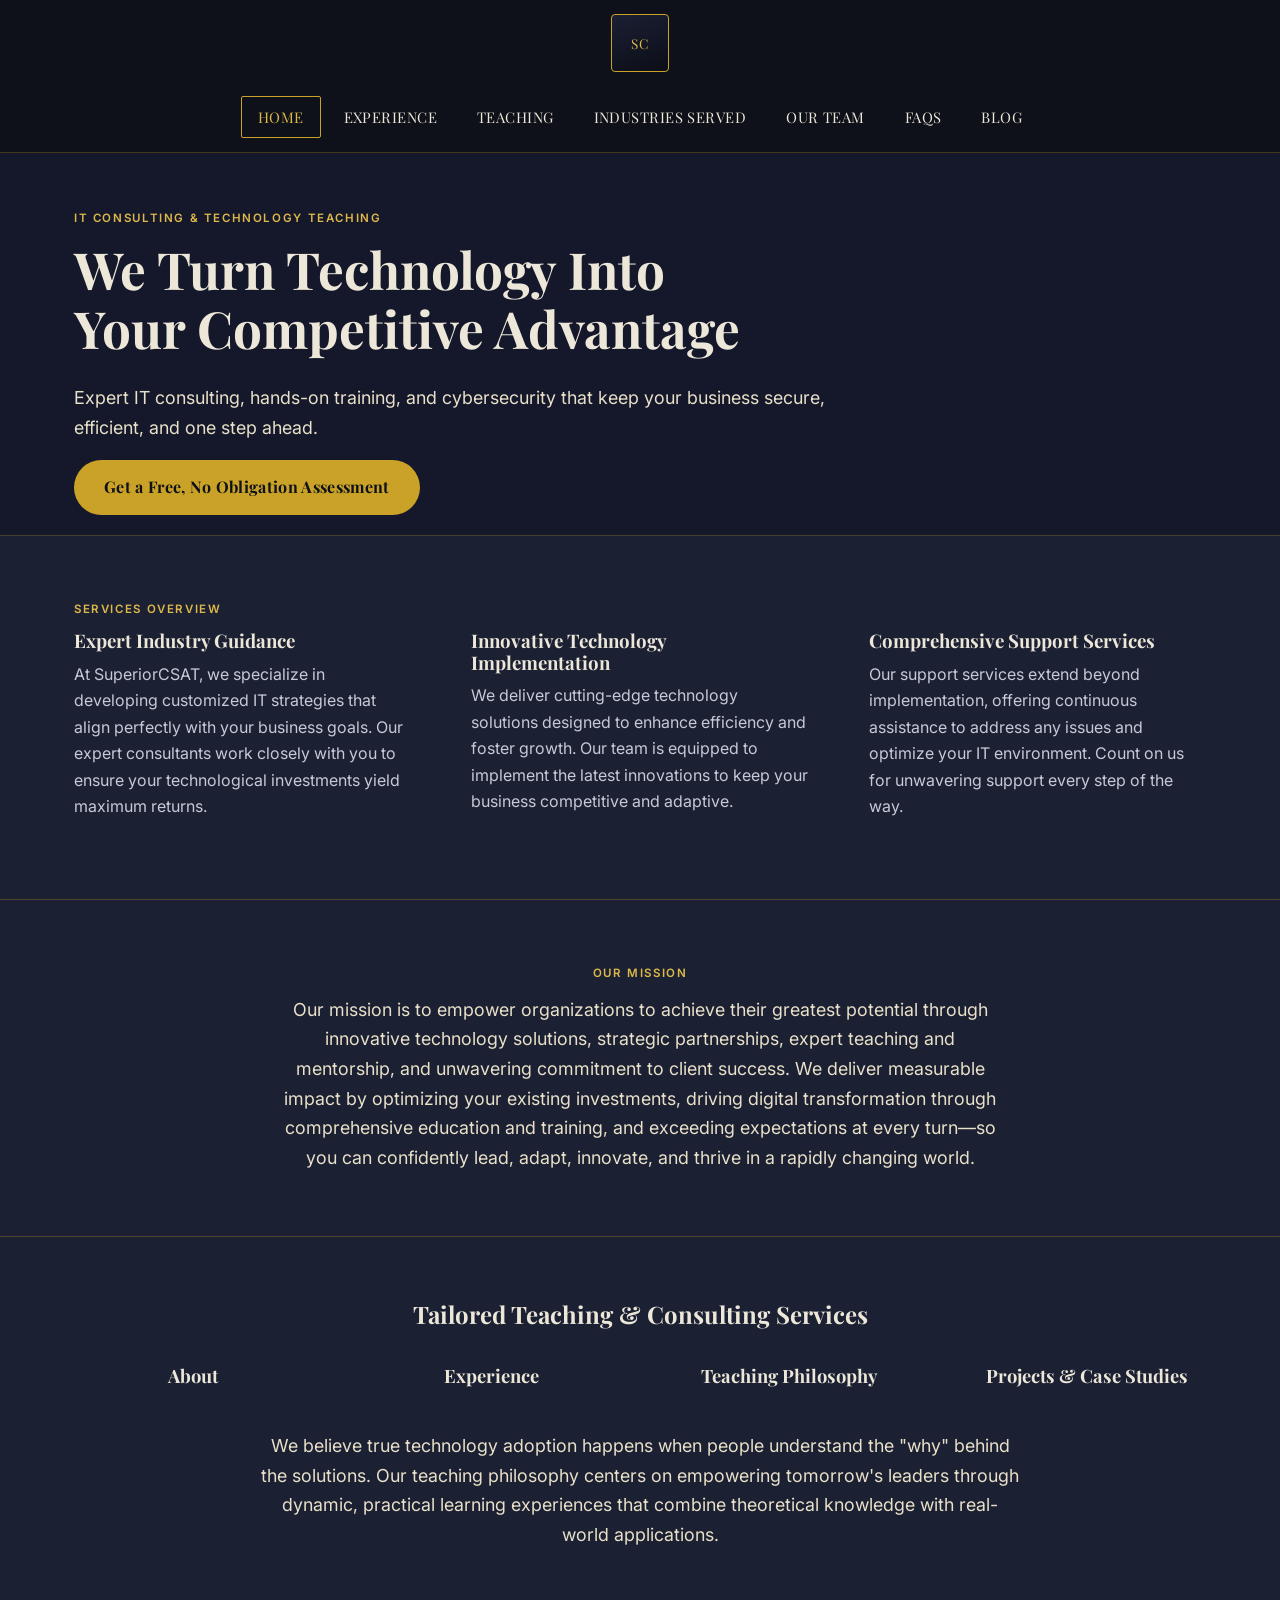
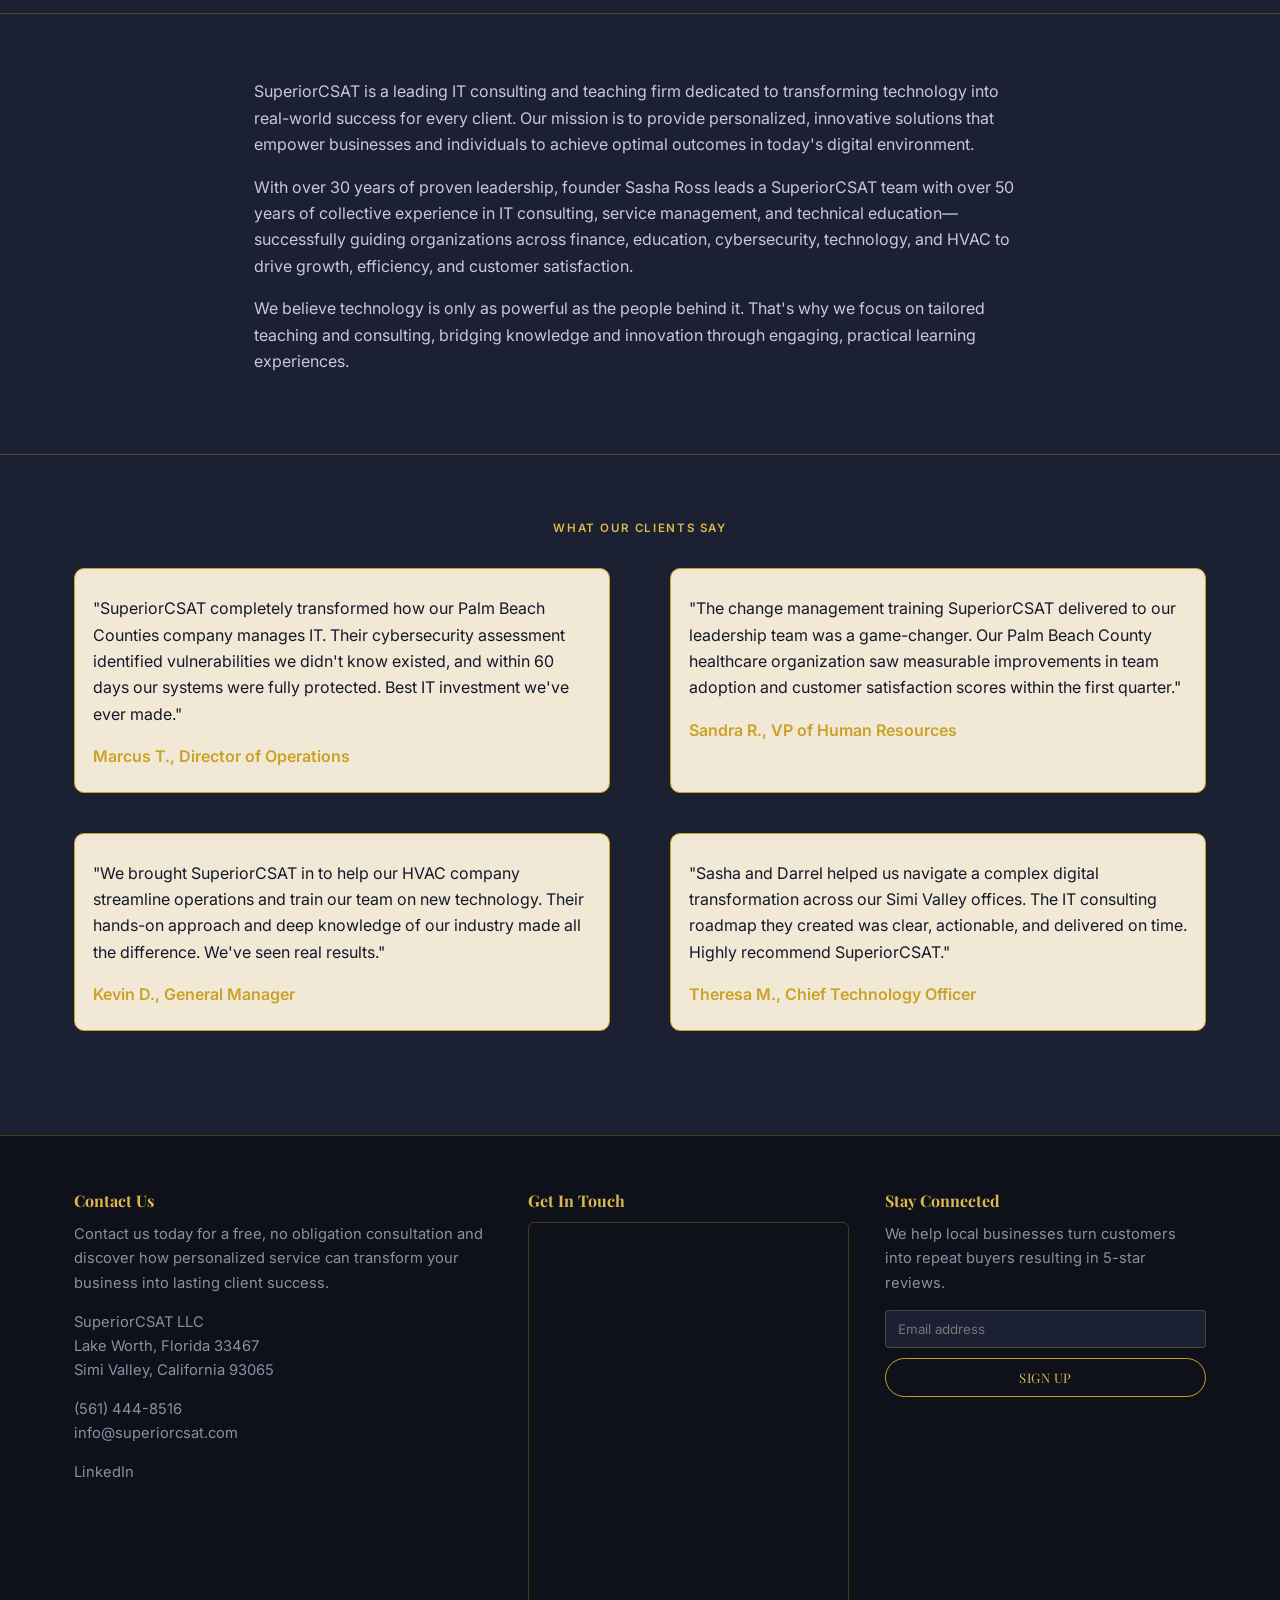
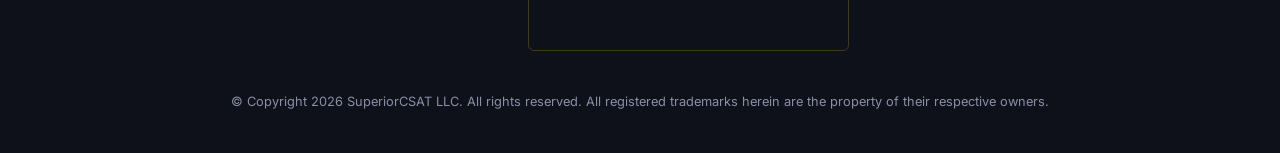
==== index.html @ dfa674dc "Add files via upload" ====
<!DOCTYPE html>
<html lang="en">
<head>
<meta charset="UTF-8">
<meta name="viewport" content="width=device-width, initial-scale=1, viewport-fit=cover">
<title>SuperiorCSAT | IT Consulting & Teaching — Lake Worth, FL</title>
<meta name="description" content="Expert IT consulting, technology teaching & cybersecurity education in Lake Worth, FL. SuperiorCSAT helps businesses transform and exceed expectations.">
<link rel="preconnect" href="https://fonts.googleapis.com">
<link href="https://fonts.googleapis.com/css2?family=Playfair+Display:wght@600;700&family=Inter:wght@400;500;600&display=swap" rel="stylesheet">
<link rel="stylesheet" href="assets/styles.css">
</head>
<body>

<header class="site-header">
  <div class="brand-strip"><span class="brand-mark">SC</span></div>
  <nav class="main-nav">
    <a href="index.html" class="active">Home</a>
    <a href="experience.html">Experience</a>
    <a href="teaching.html">Teaching</a>
    <a href="industries.html">Industries Served</a>
    <a href="team.html">Our Team</a>
    <a href="faqs.html">FAQs</a>
    <a href="blog.html">Blog</a>
  </nav>
</header>

<section class="hero-plain">
  <div class="wrap">
    <p class="eyebrow">IT Consulting &amp; Technology Teaching</p>
    <h1>We Turn Technology Into<br>Your Competitive Advantage</h1>
    <p class="lede">Expert IT consulting, hands-on training, and cybersecurity that keep your business secure, efficient, and one step ahead.</p>
    <a class="btn-primary" href="https://docs.google.com/forms/d/e/1FAIpQLSe2-uV7keIHKjkDBPVkNZN3l_u1GclRd5NCX2jr9xeQ63DlfA/viewform" target="_blank" rel="noopener">Get a Free, No Obligation Assessment</a>
  </div>
</section>

<section>
  <div class="wrap">
    <p class="eyebrow">Services Overview</p>
    <div class="industry-grid" style="grid-template-columns: repeat(3,1fr);">
      <div>
        <h3>Expert Industry Guidance</h3>
        <p>At SuperiorCSAT, we specialize in developing customized IT strategies that align perfectly with your business goals. Our expert consultants work closely with you to ensure your technological investments yield maximum returns.</p>
      </div>
      <div>
        <h3>Innovative Technology Implementation</h3>
        <p>We deliver cutting-edge technology solutions designed to enhance efficiency and foster growth. Our team is equipped to implement the latest innovations to keep your business competitive and adaptive.</p>
      </div>
      <div>
        <h3>Comprehensive Support Services</h3>
        <p>Our support services extend beyond implementation, offering continuous assistance to address any issues and optimize your IT environment. Count on us for unwavering support every step of the way.</p>
      </div>
    </div>
  </div>
</section>

<hr class="section-divider">

<section>
  <div class="wrap" style="max-width:760px; text-align:center; margin:0 auto;">
    <p class="eyebrow">Our Mission</p>
    <p class="lede" style="margin:0 auto;">Our mission is to empower organizations to achieve their greatest potential through innovative technology solutions, strategic partnerships, expert teaching and mentorship, and unwavering commitment to client success. We deliver measurable impact by optimizing your existing investments, driving digital transformation through comprehensive education and training, and exceeding expectations at every turn—so you can confidently lead, adapt, innovate, and thrive in a rapidly changing world.</p>
  </div>
</section>

<hr class="section-divider">

<section>
  <div class="wrap">
    <h2 style="text-align:center; margin-bottom:36px;">Tailored Teaching &amp; Consulting Services</h2>
    <div class="industry-grid" style="grid-template-columns: repeat(4,1fr); text-align:center;">
      <a href="team.html"><h3 style="font-size:1.15rem;">About</h3></a>
      <a href="experience.html"><h3 style="font-size:1.15rem;">Experience</h3></a>
      <a href="teaching.html"><h3 style="font-size:1.15rem;">Teaching Philosophy</h3></a>
      <a href="industries.html"><h3 style="font-size:1.15rem;">Projects &amp; Case Studies</h3></a>
    </div>
    <p class="lede" style="max-width:760px; margin:36px auto 0; text-align:center;">We believe true technology adoption happens when people understand the "why" behind the solutions. Our teaching philosophy centers on empowering tomorrow's leaders through dynamic, practical learning experiences that combine theoretical knowledge with real-world applications.</p>
  </div>
</section>

<hr class="section-divider">

<section>
  <div class="wrap" style="max-width:820px;">
    <p>SuperiorCSAT is a leading IT consulting and teaching firm dedicated to transforming technology into real-world success for every client. Our mission is to provide personalized, innovative solutions that empower businesses and individuals to achieve optimal outcomes in today's digital environment.</p>
    <p>With over 30 years of proven leadership, founder Sasha Ross leads a SuperiorCSAT team with over 50 years of collective experience in IT consulting, service management, and technical education—successfully guiding organizations across finance, education, cybersecurity, technology, and HVAC to drive growth, efficiency, and customer satisfaction.</p>
    <p>We believe technology is only as powerful as the people behind it. That's why we focus on tailored teaching and consulting, bridging knowledge and innovation through engaging, practical learning experiences.</p>
  </div>
</section>

<hr class="section-divider">

<section>
  <div class="wrap">
    <p class="eyebrow" style="text-align:center; display:block;">What Our Clients Say</p>
    <div class="industry-grid" style="grid-template-columns: repeat(2,1fr); margin-top:30px;">
      <div class="result-card" style="text-align:left;">
        <p style="color:var(--navy-900);">"SuperiorCSAT completely transformed how our Palm Beach Counties company manages IT. Their cybersecurity assessment identified vulnerabilities we didn't know existed, and within 60 days our systems were fully protected. Best IT investment we've ever made."</p>
        <p style="color:var(--gold); font-weight:600; margin:0;">Marcus T., Director of Operations</p>
      </div>
      <div class="result-card" style="text-align:left;">
        <p style="color:var(--navy-900);">"The change management training SuperiorCSAT delivered to our leadership team was a game-changer. Our Palm Beach County healthcare organization saw measurable improvements in team adoption and customer satisfaction scores within the first quarter."</p>
        <p style="color:var(--gold); font-weight:600; margin:0;">Sandra R., VP of Human Resources</p>
      </div>
      <div class="result-card" style="text-align:left;">
        <p style="color:var(--navy-900);">"We brought SuperiorCSAT in to help our HVAC company streamline operations and train our team on new technology. Their hands-on approach and deep knowledge of our industry made all the difference. We've seen real results."</p>
        <p style="color:var(--gold); font-weight:600; margin:0;">Kevin D., General Manager</p>
      </div>
      <div class="result-card" style="text-align:left;">
        <p style="color:var(--navy-900);">"Sasha and Darrel helped us navigate a complex digital transformation across our Simi Valley offices. The IT consulting roadmap they created was clear, actionable, and delivered on time. Highly recommend SuperiorCSAT."</p>
        <p style="color:var(--gold); font-weight:600; margin:0;">Theresa M., Chief Technology Officer</p>
      </div>
    </div>
  </div>
</section>

<footer class="site-footer">
  <div class="wrap">
    <div class="footer-grid">
      <div>
        <h4>Contact Us</h4>
        <p>Contact us today for a free, no obligation consultation and discover how personalized service can transform your business into lasting client success.</p>
        <p>SuperiorCSAT LLC<br>Lake Worth, Florida 33467<br>Simi Valley, California 93065</p>
        <p>(561) 444-8516<br><a href="mailto:info@superiorcsat.com">info@superiorcsat.com</a></p>
        <p><a href="https://www.linkedin.com/in/sashaaross/" target="_blank" rel="noopener">LinkedIn</a></p>
      </div>
      <div>
        <h4>Get In Touch</h4>
        <div style="border-radius:6px; overflow:hidden; border:1px solid var(--divider);">
          <iframe src="https://docs.google.com/forms/d/e/1FAIpQLSe2-uV7keIHKjkDBPVkNZN3l_u1GclRd5NCX2jr9xeQ63DlfA/viewform?embedded=true" width="100%" height="420" frameborder="0" marginheight="0" marginwidth="0" title="Contact form">Loading…</iframe>
        </div>
      </div>
      <div>
        <h4>Stay Connected</h4>
        <p>We help local businesses turn customers into repeat buyers resulting in 5-star reviews.</p>
        <div class="footer-form">
          <input type="email" placeholder="Email address">
          <button class="pill-btn gold" style="width:100%; text-align:center; background:none; cursor:pointer;">Sign up</button>
        </div>
      </div>
    </div>
    <p class="copyright">© Copyright 2026 SuperiorCSAT LLC. All rights reserved. All registered trademarks herein are the property of their respective owners.</p>
  </div>
</footer>

<script src="assets/main.js"></script>
</body>
</html>
---- assets/styles.css ----
/* =========================================================
   SuperiorCSAT — shared stylesheet
   Palette: deep navy ground, aged-gold accents, ivory serif type
   ========================================================= */

:root {
  --navy-950: #0e1119;
  --navy-900: #14182a;
  --navy-800: #1b2033;
  --navy-700: #232a42;
  --cream: #f1e9d6;
  --cream-soft: #e9e0c9;
  --gold: #c9a227;
  --gold-bright: #ddb84a;
  --ivory: #ece7d8;
  --body: #c7c9d6;
  --muted: #8b8fa6;
  --divider: rgba(201, 162, 39, 0.28);

  --font-display: "Playfair Display", "Georgia", serif;
  --font-body: "Inter", "Segoe UI", system-ui, sans-serif;

  --maxw: 1180px;
}

* { box-sizing: border-box; }
html { scroll-behavior: smooth; }

body {
  margin: 0;
  background: var(--navy-800);
  color: var(--body);
  font-family: var(--font-body);
  font-size: 16px;
  line-height: 1.65;
  -webkit-font-smoothing: antialiased;
}

img { max-width: 100%; display: block; }

a { color: inherit; text-decoration: none; }

h1, h2, h3, h4 {
  font-family: var(--font-display);
  color: var(--ivory);
  margin: 0 0 0.5em;
  font-weight: 700;
  line-height: 1.15;
}

p { margin: 0 0 1em; }

.wrap {
  max-width: var(--maxw);
  margin: 0 auto;
  padding: 0 24px;
}

.eyebrow {
  font-family: var(--font-body);
  letter-spacing: 0.14em;
  text-transform: uppercase;
  font-size: 0.72rem;
  color: var(--gold-bright);
  font-weight: 600;
}

/* ---------------- Header / Nav ---------------- */

.site-header {
  background: var(--navy-950);
  border-bottom: 1px solid var(--divider);
}

.brand-strip {
  text-align: center;
  padding: 14px 0 10px;
}

.brand-mark {
  display: inline-flex;
  align-items: center;
  justify-content: center;
  width: 58px;
  height: 58px;
  border: 1.5px solid var(--gold);
  border-radius: 4px;
  background: linear-gradient(160deg, #1a1f33, #0c0e17);
  color: var(--gold-bright);
  font-family: var(--font-display);
  font-size: 0.85rem;
  letter-spacing: 0.05em;
}

nav.main-nav {
  display: flex;
  align-items: center;
  justify-content: center;
  gap: 6px;
  flex-wrap: wrap;
  padding: 14px 24px;
  position: relative;
  max-width: var(--maxw);
  margin: 0 auto;
}

nav.main-nav a {
  font-family: var(--font-display);
  font-size: 0.92rem;
  letter-spacing: 0.03em;
  text-transform: uppercase;
  color: var(--ivory);
  padding: 8px 16px;
  border: 1px solid transparent;
  border-radius: 2px;
  transition: border-color 0.2s, color 0.2s;
}

nav.main-nav a:hover,
nav.main-nav a:focus-visible {
  border-color: var(--divider);
  color: var(--gold-bright);
}

nav.main-nav a.active {
  border-color: var(--gold);
  color: var(--gold-bright);
}

.nav-social {
  position: absolute;
  right: 24px;
  top: 50%;
  transform: translateY(-50%);
  color: var(--ivory);
  font-size: 1.15rem;
}

.nav-cta {
  position: absolute;
  right: 24px;
  top: 50%;
  transform: translateY(-50%);
}

.pill-btn {
  display: inline-block;
  border: 1.5px solid var(--ivory);
  color: var(--ivory);
  font-family: var(--font-display);
  font-size: 0.82rem;
  letter-spacing: 0.04em;
  text-transform: uppercase;
  padding: 10px 22px;
  border-radius: 999px;
  transition: background 0.2s, color 0.2s, border-color 0.2s;
}

.pill-btn:hover {
  background: var(--gold);
  border-color: var(--gold);
  color: var(--navy-950);
}

.pill-btn.gold {
  border-color: var(--gold);
  color: var(--gold-bright);
}
.pill-btn.gold:hover {
  background: var(--gold);
  color: var(--navy-950);
}

@media (max-width: 900px) {
  .nav-social, .nav-cta { display: none; }
  nav.main-nav { justify-content: center; }
}

/* ---------------- Hero banners ---------------- */

.hero-banner {
  position: relative;
  min-height: 320px;
  display: flex;
  align-items: flex-end;
  background-size: cover;
  background-position: center;
  overflow: hidden;
}

.hero-banner::before {
  content: "";
  position: absolute;
  inset: 0;
  background: linear-gradient(90deg, rgba(10,12,20,0.88) 10%, rgba(10,12,20,0.35) 60%, rgba(10,12,20,0.1) 100%);
}

.hero-banner .wrap {
  position: relative;
  z-index: 1;
  padding-bottom: 42px;
  padding-top: 42px;
  width: 100%;
}

.hero-banner h1 {
  font-size: clamp(2.4rem, 5vw, 3.6rem);
  color: var(--ivory);
  margin: 0;
}

.hero-banner .subtitle {
  max-width: 620px;
  color: var(--cream-soft);
  font-size: 1.05rem;
  margin-top: 14px;
}

.hero-plain {
  background: var(--navy-900);
  padding: 56px 0 20px;
  border-bottom: 1px solid var(--divider);
}
.hero-plain h1 { font-size: clamp(2.2rem, 4.5vw, 3.2rem); }

/* ---------------- Section basics ---------------- */

section { padding: 64px 0; }
section.tight { padding: 40px 0; }

.section-divider {
  border: none;
  border-top: 1px solid var(--divider);
  margin: 0;
}

.lede {
  font-size: 1.12rem;
  color: var(--cream-soft);
  max-width: 800px;
}

/* ---------------- Buttons ---------------- */

.btn-primary {
  display: inline-block;
  background: var(--gold);
  color: var(--navy-950);
  font-family: var(--font-display);
  font-weight: 700;
  letter-spacing: 0.02em;
  padding: 14px 30px;
  border-radius: 999px;
  transition: background 0.2s, transform 0.15s;
}
.btn-primary:hover { background: var(--gold-bright); transform: translateY(-1px); }

/* ---------------- Cards / grids ---------------- */

.results-grid {
  display: grid;
  grid-template-columns: repeat(4, 1fr);
  gap: 22px;
}
@media (max-width: 980px) { .results-grid { grid-template-columns: repeat(2, 1fr); } }
@media (max-width: 560px) { .results-grid { grid-template-columns: 1fr; } }

.result-card {
  background: var(--cream);
  border: 1.5px solid var(--gold);
  border-radius: 10px;
  padding: 26px 18px 22px;
  text-align: center;
  color: var(--navy-950);
}

.result-card .icon {
  width: 46px; height: 46px;
  margin: 0 auto 14px;
  display: flex; align-items: center; justify-content: center;
  color: var(--navy-800);
}
.result-card .icon svg { width: 100%; height: 100%; }

.result-card h4 {
  color: var(--navy-950);
  font-size: 1rem;
  margin-bottom: 14px;
}

.result-card .stat {
  color: var(--gold);
  font-family: var(--font-display);
  font-size: 1.7rem;
  font-weight: 700;
  display: block;
}

.result-card .stat-label {
  font-family: var(--font-body);
  font-size: 0.9rem;
  color: var(--navy-800);
}

.result-card .stat-source {
  display: block;
  font-size: 0.78rem;
  color: var(--muted);
  font-style: italic;
  margin-top: 2px;
}

.industry-grid {
  display: grid;
  grid-template-columns: repeat(2, 1fr);
  gap: 40px 60px;
}
@media (max-width: 900px) { .industry-grid { grid-template-columns: 1fr; } }

.industry-item {
  display: grid;
  grid-template-columns: 160px 1fr;
  gap: 20px;
  align-items: start;
}
@media (max-width: 500px) { .industry-item { grid-template-columns: 1fr; } }

.industry-item img {
  width: 160px; height: 160px;
  object-fit: cover;
  border-radius: 4px;
}
.industry-item h3 { font-size: 1.3rem; margin-bottom: 8px; }
.industry-item p { font-size: 0.95rem; color: var(--body); margin: 0; }

/* value bullets (Experience page) */
.value-list {
  list-style: none;
  margin: 0; padding: 0;
  display: grid;
  gap: 22px;
}
.value-list li {
  padding: 20px 0;
  border-bottom: 1px solid var(--divider);
  font-size: 1.02rem;
  color: var(--body);
}
.value-list li:last-child { border-bottom: none; }
.value-list strong { color: var(--ivory); }

/* team */
.team-member {
  display: grid;
  grid-template-columns: 220px 1fr;
  gap: 40px;
  align-items: start;
  padding: 44px 0;
  border-bottom: 1px solid var(--divider);
}
.team-member:last-child { border-bottom: none; }
@media (max-width: 700px) { .team-member { grid-template-columns: 1fr; } }

.avatar-frame {
  width: 220px; height: 220px;
  border-radius: 50%;
  overflow: hidden;
  border: 2px solid var(--gold);
  background: var(--navy-700);
}
.avatar-frame img { width: 100%; height: 100%; object-fit: cover; }

.team-member .role {
  color: var(--gold-bright);
  font-family: var(--font-display);
  font-size: 1.1rem;
  margin-bottom: 16px;
}

/* FAQs */
.faq-category { margin-bottom: 48px; }
.faq-category h2 {
  font-size: 1.6rem;
  border-bottom: 1px solid var(--divider);
  padding-bottom: 12px;
  margin-bottom: 8px;
}

.faq-item { border-bottom: 1px solid var(--divider); }
.faq-item:last-child { border-bottom: none; }

.faq-q {
  width: 100%;
  text-align: left;
  background: none;
  border: none;
  color: var(--ivory);
  font-family: var(--font-body);
  font-weight: 600;
  font-size: 1rem;
  padding: 18px 34px 18px 0;
  position: relative;
  cursor: pointer;
}
.faq-q::after {
  content: "+";
  position: absolute;
  right: 4px;
  top: 14px;
  font-size: 1.4rem;
  color: var(--gold);
  transition: transform 0.2s;
}
.faq-item.open .faq-q::after { transform: rotate(45deg); }

.faq-a {
  max-height: 0;
  overflow: hidden;
  transition: max-height 0.25s ease;
  color: var(--body);
  font-size: 0.96rem;
}
.faq-a-inner { padding: 0 0 18px; }
.faq-item.open .faq-a { max-height: 400px; }

/* blog */
.blog-post {
  padding: 48px 0;
  border-bottom: 1px solid var(--divider);
}
.blog-post:last-child { border-bottom: none; }
.blog-meta {
  color: var(--gold-bright);
  font-size: 0.85rem;
  letter-spacing: 0.03em;
  margin-bottom: 6px;
}
.blog-post h2 { font-size: 1.9rem; margin-bottom: 4px; }
.blog-post h3 {
  font-size: 1.2rem;
  color: var(--gold-bright);
  margin-top: 1.6em;
}
.blog-post p { color: var(--body); }

/* footer */
footer.site-footer {
  background: var(--navy-950);
  border-top: 1px solid var(--divider);
  padding: 56px 0 28px;
  margin-top: 40px;
}
.footer-grid {
  display: grid;
  grid-template-columns: 1.3fr 1fr 1fr;
  gap: 36px;
}
@media (max-width: 800px) { .footer-grid { grid-template-columns: 1fr; } }
.footer-grid h4 { color: var(--gold-bright); font-size: 1rem; margin-bottom: 12px; }
.footer-grid p, .footer-grid a { color: var(--muted); font-size: 0.92rem; }
.footer-form input {
  width: 100%;
  padding: 10px 12px;
  margin-bottom: 10px;
  background: var(--navy-800);
  border: 1px solid var(--divider);
  border-radius: 4px;
  color: var(--ivory);
  font-family: var(--font-body);
}
.copyright {
  text-align: center;
  color: var(--muted);
  font-size: 0.8rem;
  margin-top: 40px;
}

/* chart container */
.chart-wrap {
  max-width: 420px;
  margin: 40px auto 0;
  background: var(--cream);
  border-radius: 10px;
  padding: 20px;
}
.chart-wrap h4 {
  text-align: center;
  color: var(--navy-950);
  font-family: var(--font-display);
  margin-bottom: 8px;
}

.placeholder-img {
  background: linear-gradient(135deg, var(--navy-700), var(--navy-900));
  display: flex;
  align-items: center;
  justify-content: center;
  color: var(--muted);
  font-size: 0.78rem;
  text-align: center;
  min-height: 160px;
}
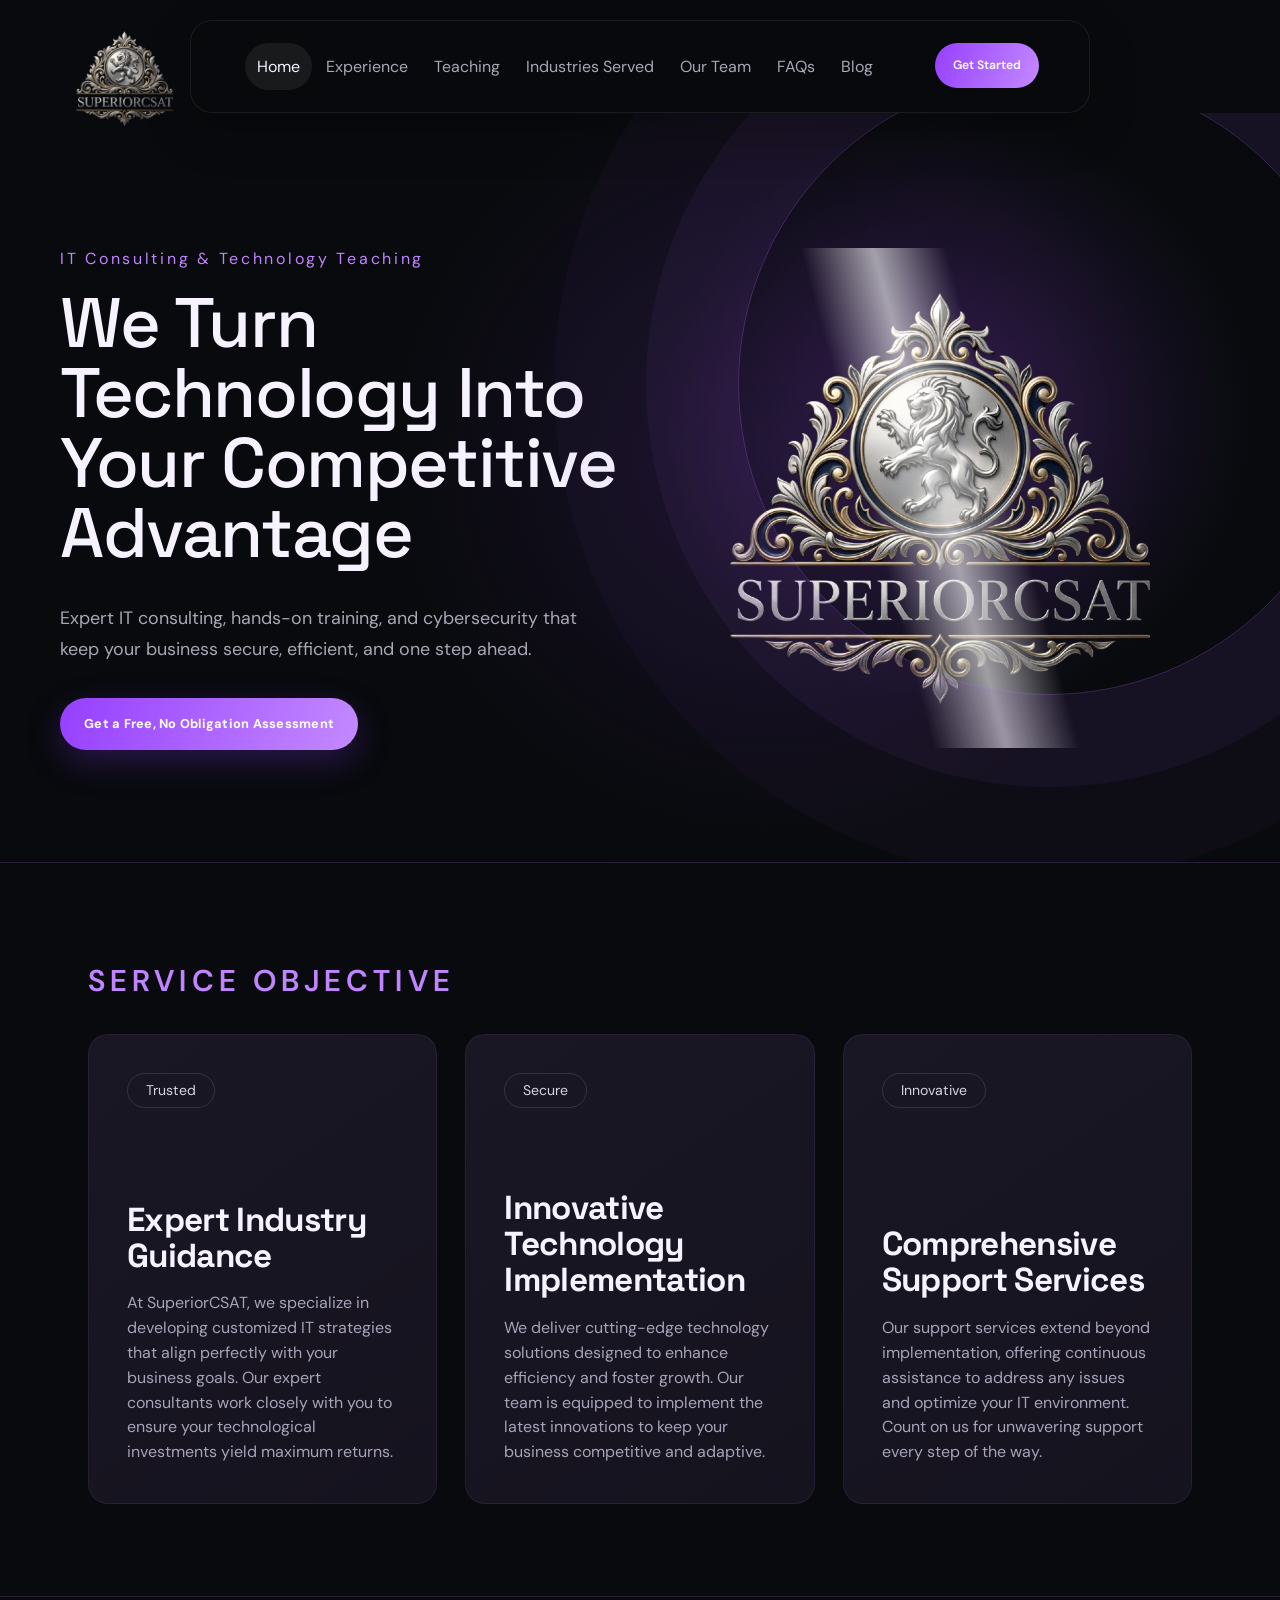
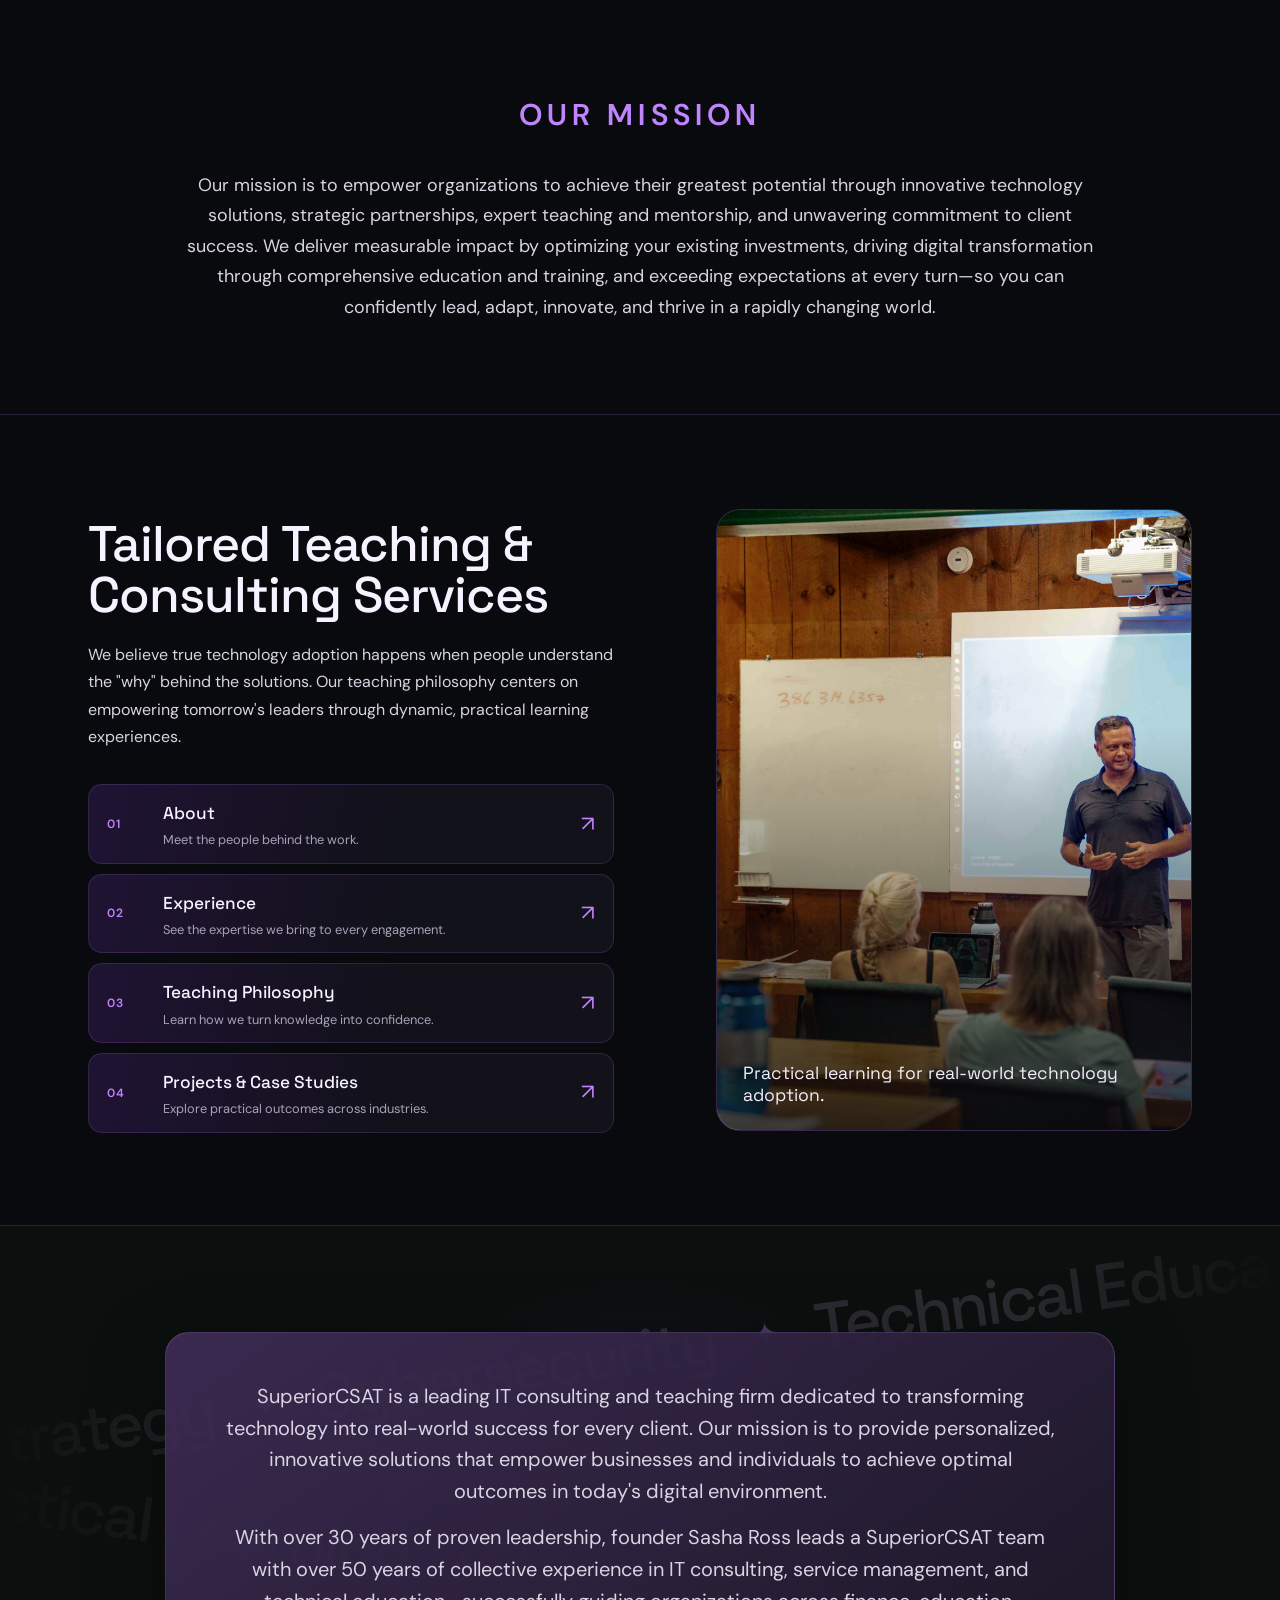
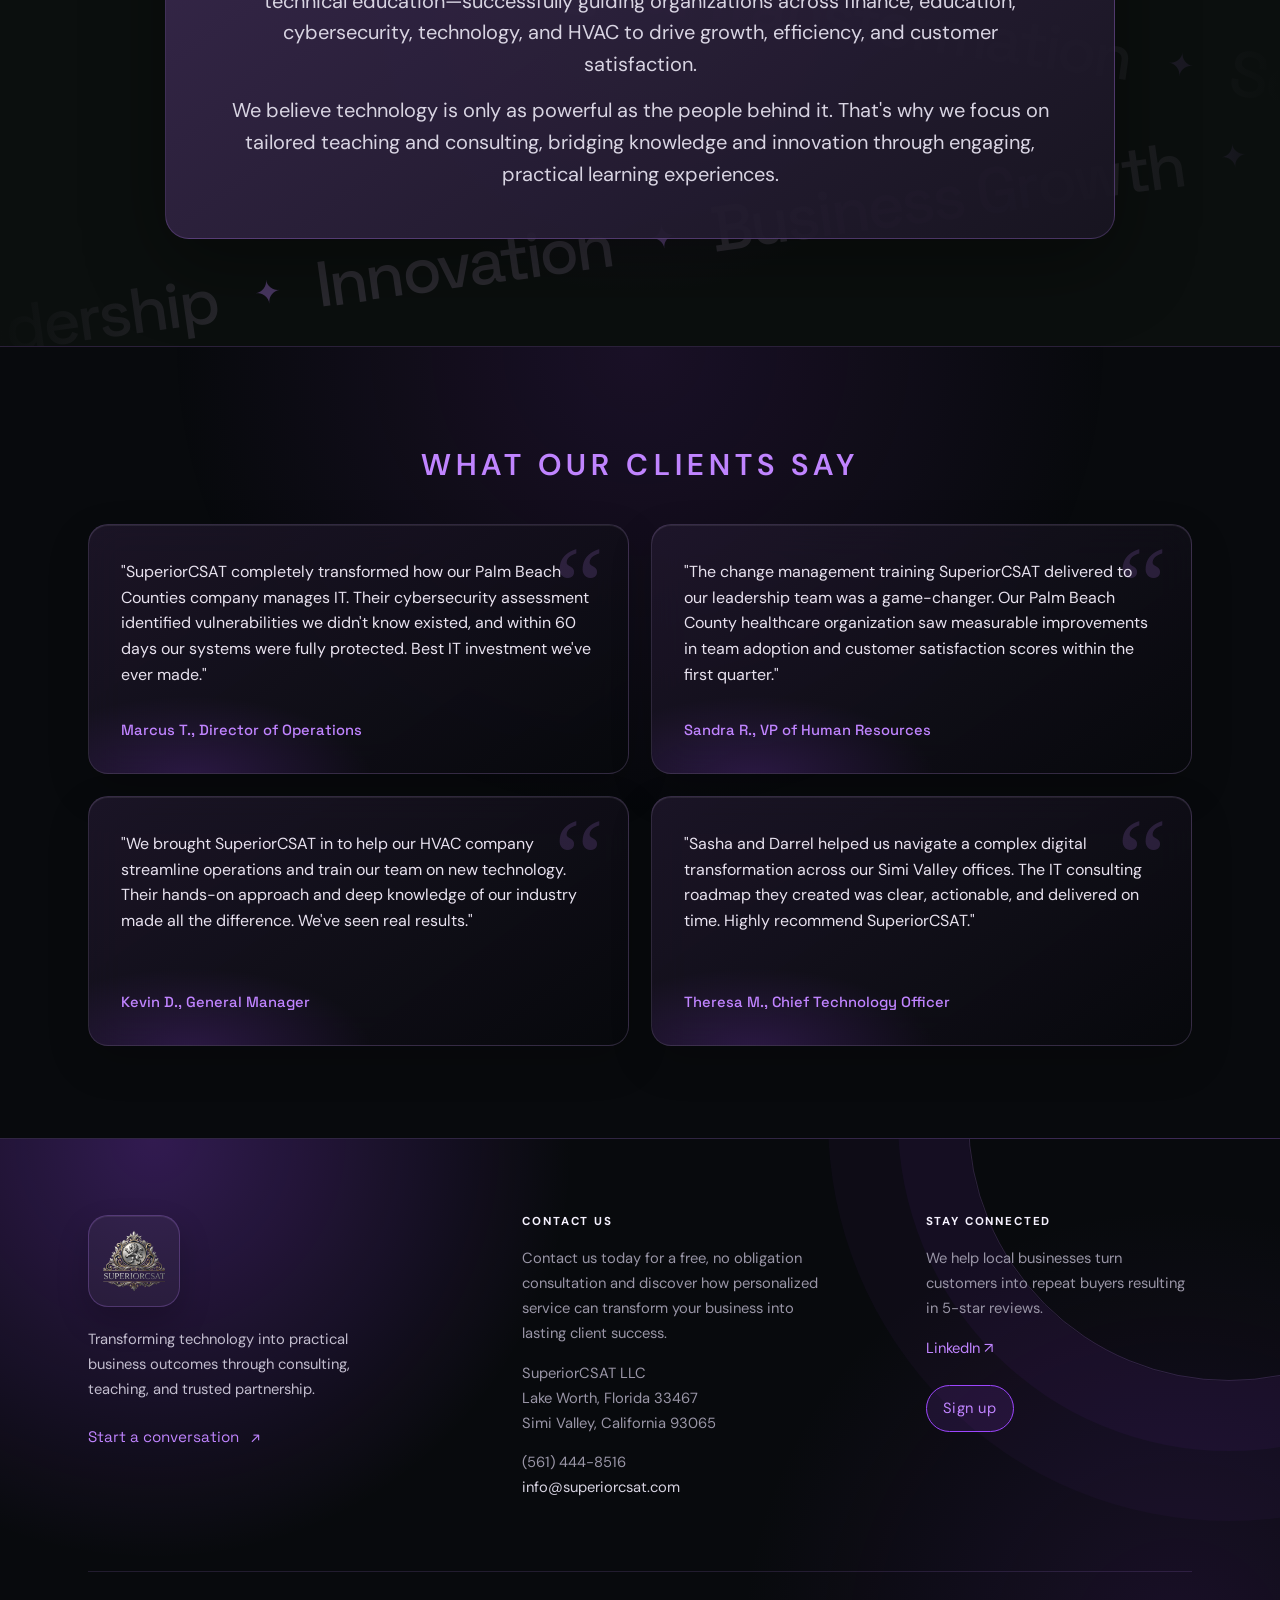
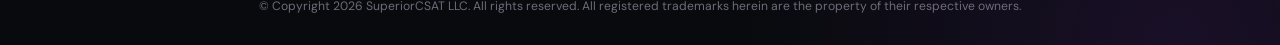
==== commit 3fcc2f40: "Initial static site rebuild" ====
--- a/index.html
+++ b/index.html
@@ -6,13 +6,13 @@
 <title>SuperiorCSAT | IT Consulting & Teaching — Lake Worth, FL</title>
 <meta name="description" content="Expert IT consulting, technology teaching & cybersecurity education in Lake Worth, FL. SuperiorCSAT helps businesses transform and exceed expectations.">
 <link rel="preconnect" href="https://fonts.googleapis.com">
-<link href="https://fonts.googleapis.com/css2?family=Playfair+Display:wght@600;700&family=Inter:wght@400;500;600&display=swap" rel="stylesheet">
+<link href="https://fonts.googleapis.com/css2?family=DM+Sans:wght@400;500;600;700&family=Space+Grotesk:wght@400;500;600;700&display=swap" rel="stylesheet">
 <link rel="stylesheet" href="assets/styles.css">
 </head>
 <body>
 
 <header class="site-header">
-  <div class="brand-strip"><span class="brand-mark">SC</span></div>
+  <div class="brand-strip"><a class="brand-mark" href="index.html" aria-label="SuperiorCSAT home"><img src="assets/Gallery images/SuperiorCSAT logo.png" alt="SuperiorCSAT"></a></div>
   <nav class="main-nav">
     <a href="index.html" class="active">Home</a>
     <a href="experience.html">Experience</a>
@@ -22,33 +22,53 @@
     <a href="faqs.html">FAQs</a>
     <a href="blog.html">Blog</a>
   </nav>
+  <a class="header-cta" href="https://docs.google.com/forms/d/e/1FAIpQLSe2-uV7keIHKjkDBPVkNZN3l_u1GclRd5NCX2jr9xeQ63DlfA/viewform" target="_blank" rel="noopener">Get Started</a>
+  <button class="menu-toggle" type="button" aria-label="Open navigation" aria-expanded="false">☰</button>
 </header>
-
 <section class="hero-plain">
+  <div class="banner-layout">
+    <!-- Left Column: Content -->
+    <div class="banner-text">
+      <p class="eyebroww">IT Consulting &amp; Technology Teaching</p>
+      <h1>We Turn Technology Into<br>Your Competitive Advantage</h1>
+      <p class="lede">Expert IT consulting, hands-on training, and cybersecurity that keep your business secure, efficient, and one step ahead.</p>
+      <a class="btn-primary" href="https://docs.google.com/forms/d/e/1FAIpQLSe2-uV7keIHKjkDBPVkNZN3l_u1GclRd5NCX2jr9xeQ63DlfA/viewform" target="_blank" rel="noopener">Get a Free, No Obligation Assessment</a>
+    </div>
+
+    <!-- Right Column: Image with Animations -->
+    <div class="banner-media">
+      <div class="glow-card">
+        <img src="assets/Gallery images/SuperiorCSAT logo.png" alt="SuperiorCSAT Logo">
+      </div>
+    </div>
+  </div>
+</section>
+
+<section class="service-objectives">
   <div class="wrap">
-    <p class="eyebrow">IT Consulting &amp; Technology Teaching</p>
-    <h1>We Turn Technology Into<br>Your Competitive Advantage</h1>
-    <p class="lede">Expert IT consulting, hands-on training, and cybersecurity that keep your business secure, efficient, and one step ahead.</p>
-    <a class="btn-primary" href="https://docs.google.com/forms/d/e/1FAIpQLSe2-uV7keIHKjkDBPVkNZN3l_u1GclRd5NCX2jr9xeQ63DlfA/viewform" target="_blank" rel="noopener">Get a Free, No Obligation Assessment</a>
-  </div>
-</section>
-
-<section>
-  <div class="wrap">
-    <p class="eyebrow">Services Overview</p>
-    <div class="industry-grid" style="grid-template-columns: repeat(3,1fr);">
-      <div>
+    <p class="eyebrow">Service Objective</p>
+    <div class="service-objectives-grid">
+      <article class="service-objective-card">
+        <span class="service-objective-tag">Trusted</span>
+        <div class="service-objective-copy">
         <h3>Expert Industry Guidance</h3>
         <p>At SuperiorCSAT, we specialize in developing customized IT strategies that align perfectly with your business goals. Our expert consultants work closely with you to ensure your technological investments yield maximum returns.</p>
-      </div>
-      <div>
+        </div>
+      </article>
+      <article class="service-objective-card">
+        <span class="service-objective-tag">Secure</span>
+        <div class="service-objective-copy">
         <h3>Innovative Technology Implementation</h3>
         <p>We deliver cutting-edge technology solutions designed to enhance efficiency and foster growth. Our team is equipped to implement the latest innovations to keep your business competitive and adaptive.</p>
-      </div>
-      <div>
+        </div>
+      </article>
+      <article class="service-objective-card">
+        <span class="service-objective-tag">Innovative</span>
+        <div class="service-objective-copy">
         <h3>Comprehensive Support Services</h3>
         <p>Our support services extend beyond implementation, offering continuous assistance to address any issues and optimize your IT environment. Count on us for unwavering support every step of the way.</p>
-      </div>
+        </div>
+      </article>
     </div>
   </div>
 </section>
@@ -56,7 +76,7 @@
 <hr class="section-divider">
 
 <section>
-  <div class="wrap" style="max-width:760px; text-align:center; margin:0 auto;">
+  <div class="wrap" style="max-width:1100px; text-align:center; margin:0 auto;">
     <p class="eyebrow">Our Mission</p>
     <p class="lede" style="margin:0 auto;">Our mission is to empower organizations to achieve their greatest potential through innovative technology solutions, strategic partnerships, expert teaching and mentorship, and unwavering commitment to client success. We deliver measurable impact by optimizing your existing investments, driving digital transformation through comprehensive education and training, and exceeding expectations at every turn—so you can confidently lead, adapt, innovate, and thrive in a rapidly changing world.</p>
   </div>
@@ -65,49 +85,90 @@
 <hr class="section-divider">
 
 <section>
+  <div class="wrap tailored-services">
+    <div class="tailored-services-copy">
+      <h2>Tailored Teaching &amp; Consulting Services</h2>
+      <p class="lede">We believe true technology adoption happens when people understand the "why" behind the solutions. Our teaching philosophy centers on empowering tomorrow's leaders through dynamic, practical learning experiences.</p>
+      <div class="tailored-service-links">
+        <a class="tailored-service-link" href="team.html" target="_blank" rel="noopener">
+          <span class="tailored-service-number">01</span>
+          <span><strong>About</strong><small>Meet the people behind the work.</small></span>
+          <span class="tailored-service-arrow" aria-hidden="true">↗</span>
+        </a>
+        <a class="tailored-service-link" href="experience.html" target="_blank" rel="noopener">
+          <span class="tailored-service-number">02</span>
+          <span><strong>Experience</strong><small>See the expertise we bring to every engagement.</small></span>
+          <span class="tailored-service-arrow" aria-hidden="true">↗</span>
+        </a>
+        <a class="tailored-service-link" href="teaching.html" target="_blank" rel="noopener">
+          <span class="tailored-service-number">03</span>
+          <span><strong>Teaching Philosophy</strong><small>Learn how we turn knowledge into confidence.</small></span>
+          <span class="tailored-service-arrow" aria-hidden="true">↗</span>
+        </a>
+        <a class="tailored-service-link" href="industries.html" target="_blank" rel="noopener">
+          <span class="tailored-service-number">04</span>
+          <span><strong>Projects &amp; Case Studies</strong><small>Explore practical outcomes across industries.</small></span>
+          <span class="tailored-service-arrow" aria-hidden="true">↗</span>
+        </a>
+      </div>
+    </div>
+    <figure class="tailored-services-media">
+      <img src="assets/Gallery images/instructor teaching a class.jpg" alt="Instructor teaching a technology class">
+      <figcaption>Practical learning for real-world technology adoption.</figcaption>
+    </figure>
+  </div>
+</section>
+
+<hr class="section-divider">
+
+<section class="company-cta" aria-labelledby="company-cta-title">
+  <div class="company-marquee company-marquee-top" aria-hidden="true">
+    <div class="company-marquee-track">
+      <span>IT Strategy <b>✦</b></span><span>Cybersecurity <b>✦</b></span><span>Technical Education <b>✦</b></span><span>Customer Success <b>✦</b></span><span>IT Strategy <b>✦</b></span><span>Cybersecurity <b>✦</b></span>
+    </div>
+  </div>
+  <div class="company-marquee company-marquee-middle" aria-hidden="true">
+    <div class="company-marquee-track">
+      <span>Practical Learning <b>✦</b></span><span>Digital Transformation <b>✦</b></span><span>Secure Systems <b>✦</b></span><span>Measurable Outcomes <b>✦</b></span><span>Practical Learning <b>✦</b></span><span>Digital Transformation <b>✦</b></span>
+    </div>
+  </div>
+  <div class="company-marquee company-marquee-bottom" aria-hidden="true">
+    <div class="company-marquee-track">
+      <span>Leadership <b>✦</b></span><span>Innovation <b>✦</b></span><span>Business Growth <b>✦</b></span><span>Technology With Purpose <b>✦</b></span><span>Leadership <b>✦</b></span><span>Innovation <b>✦</b></span>
+    </div>
+  </div>
+  <div class="wrap company-cta-content">
+    <div class="company-cta-panel">
+      <div class="company-cta-copy">
+        <p>SuperiorCSAT is a leading IT consulting and teaching firm dedicated to transforming technology into real-world success for every client. Our mission is to provide personalized, innovative solutions that empower businesses and individuals to achieve optimal outcomes in today's digital environment.</p>
+        <p>With over 30 years of proven leadership, founder Sasha Ross leads a SuperiorCSAT team with over 50 years of collective experience in IT consulting, service management, and technical education—successfully guiding organizations across finance, education, cybersecurity, technology, and HVAC to drive growth, efficiency, and customer satisfaction.</p>
+        <p>We believe technology is only as powerful as the people behind it. That's why we focus on tailored teaching and consulting, bridging knowledge and innovation through engaging, practical learning experiences.</p>
+      </div>
+    </div>
+  </div>
+</section>
+
+<hr class="section-divider">
+
+<section class="testimonials-section">
   <div class="wrap">
-    <h2 style="text-align:center; margin-bottom:36px;">Tailored Teaching &amp; Consulting Services</h2>
-    <div class="industry-grid" style="grid-template-columns: repeat(4,1fr); text-align:center;">
-      <a href="team.html"><h3 style="font-size:1.15rem;">About</h3></a>
-      <a href="experience.html"><h3 style="font-size:1.15rem;">Experience</h3></a>
-      <a href="teaching.html"><h3 style="font-size:1.15rem;">Teaching Philosophy</h3></a>
-      <a href="industries.html"><h3 style="font-size:1.15rem;">Projects &amp; Case Studies</h3></a>
-    </div>
-    <p class="lede" style="max-width:760px; margin:36px auto 0; text-align:center;">We believe true technology adoption happens when people understand the "why" behind the solutions. Our teaching philosophy centers on empowering tomorrow's leaders through dynamic, practical learning experiences that combine theoretical knowledge with real-world applications.</p>
-  </div>
-</section>
-
-<hr class="section-divider">
-
-<section>
-  <div class="wrap" style="max-width:820px;">
-    <p>SuperiorCSAT is a leading IT consulting and teaching firm dedicated to transforming technology into real-world success for every client. Our mission is to provide personalized, innovative solutions that empower businesses and individuals to achieve optimal outcomes in today's digital environment.</p>
-    <p>With over 30 years of proven leadership, founder Sasha Ross leads a SuperiorCSAT team with over 50 years of collective experience in IT consulting, service management, and technical education—successfully guiding organizations across finance, education, cybersecurity, technology, and HVAC to drive growth, efficiency, and customer satisfaction.</p>
-    <p>We believe technology is only as powerful as the people behind it. That's why we focus on tailored teaching and consulting, bridging knowledge and innovation through engaging, practical learning experiences.</p>
-  </div>
-</section>
-
-<hr class="section-divider">
-
-<section>
-  <div class="wrap">
-    <p class="eyebrow" style="text-align:center; display:block;">What Our Clients Say</p>
-    <div class="industry-grid" style="grid-template-columns: repeat(2,1fr); margin-top:30px;">
-      <div class="result-card" style="text-align:left;">
-        <p style="color:var(--navy-900);">"SuperiorCSAT completely transformed how our Palm Beach Counties company manages IT. Their cybersecurity assessment identified vulnerabilities we didn't know existed, and within 60 days our systems were fully protected. Best IT investment we've ever made."</p>
-        <p style="color:var(--gold); font-weight:600; margin:0;">Marcus T., Director of Operations</p>
-      </div>
-      <div class="result-card" style="text-align:left;">
-        <p style="color:var(--navy-900);">"The change management training SuperiorCSAT delivered to our leadership team was a game-changer. Our Palm Beach County healthcare organization saw measurable improvements in team adoption and customer satisfaction scores within the first quarter."</p>
-        <p style="color:var(--gold); font-weight:600; margin:0;">Sandra R., VP of Human Resources</p>
-      </div>
-      <div class="result-card" style="text-align:left;">
-        <p style="color:var(--navy-900);">"We brought SuperiorCSAT in to help our HVAC company streamline operations and train our team on new technology. Their hands-on approach and deep knowledge of our industry made all the difference. We've seen real results."</p>
-        <p style="color:var(--gold); font-weight:600; margin:0;">Kevin D., General Manager</p>
-      </div>
-      <div class="result-card" style="text-align:left;">
-        <p style="color:var(--navy-900);">"Sasha and Darrel helped us navigate a complex digital transformation across our Simi Valley offices. The IT consulting roadmap they created was clear, actionable, and delivered on time. Highly recommend SuperiorCSAT."</p>
-        <p style="color:var(--gold); font-weight:600; margin:0;">Theresa M., Chief Technology Officer</p>
+    <p class="eyebrow testimonials-eyebrow">What Our Clients Say</p>
+    <div class="testimonials-grid">
+      <div class="testimonial-card">
+        <p>"SuperiorCSAT completely transformed how our Palm Beach Counties company manages IT. Their cybersecurity assessment identified vulnerabilities we didn't know existed, and within 60 days our systems were fully protected. Best IT investment we've ever made."</p>
+        <p class="testimonial-author">Marcus T., Director of Operations</p>
+      </div>
+      <div class="testimonial-card">
+        <p>"The change management training SuperiorCSAT delivered to our leadership team was a game-changer. Our Palm Beach County healthcare organization saw measurable improvements in team adoption and customer satisfaction scores within the first quarter."</p>
+        <p class="testimonial-author">Sandra R., VP of Human Resources</p>
+      </div>
+      <div class="testimonial-card">
+        <p>"We brought SuperiorCSAT in to help our HVAC company streamline operations and train our team on new technology. Their hands-on approach and deep knowledge of our industry made all the difference. We've seen real results."</p>
+        <p class="testimonial-author">Kevin D., General Manager</p>
+      </div>
+      <div class="testimonial-card">
+        <p>"Sasha and Darrel helped us navigate a complex digital transformation across our Simi Valley offices. The IT consulting roadmap they created was clear, actionable, and delivered on time. Highly recommend SuperiorCSAT."</p>
+        <p class="testimonial-author">Theresa M., Chief Technology Officer</p>
       </div>
     </div>
   </div>
@@ -116,25 +177,23 @@
 <footer class="site-footer">
   <div class="wrap">
     <div class="footer-grid">
-      <div>
+      <div class="footer-brand">
+        <a class="footer-logo" href="index.html" aria-label="SuperiorCSAT home"><img src="assets/Gallery images/SuperiorCSAT logo.png" alt="SuperiorCSAT"></a>
+        <p>Transforming technology into practical business outcomes through consulting, teaching, and trusted partnership.</p>
+        <a class="footer-cta" href="mailto:sasha@superiorcsat.com" target="_blank" rel="noopener">Start a conversation <span aria-hidden="true">↗</span></a>
+      </div>
+      <div class="footer-contact">
         <h4>Contact Us</h4>
         <p>Contact us today for a free, no obligation consultation and discover how personalized service can transform your business into lasting client success.</p>
         <p>SuperiorCSAT LLC<br>Lake Worth, Florida 33467<br>Simi Valley, California 93065</p>
         <p>(561) 444-8516<br><a href="mailto:info@superiorcsat.com">info@superiorcsat.com</a></p>
-        <p><a href="https://www.linkedin.com/in/sashaaross/" target="_blank" rel="noopener">LinkedIn</a></p>
-      </div>
-      <div>
-        <h4>Get In Touch</h4>
-        <div style="border-radius:6px; overflow:hidden; border:1px solid var(--divider);">
-          <iframe src="https://docs.google.com/forms/d/e/1FAIpQLSe2-uV7keIHKjkDBPVkNZN3l_u1GclRd5NCX2jr9xeQ63DlfA/viewform?embedded=true" width="100%" height="420" frameborder="0" marginheight="0" marginwidth="0" title="Contact form">Loading…</iframe>
-        </div>
-      </div>
-      <div>
+      </div>
+      <div class="footer-connect">
         <h4>Stay Connected</h4>
         <p>We help local businesses turn customers into repeat buyers resulting in 5-star reviews.</p>
+        <p><a href="https://www.linkedin.com/in/sashaaross/" target="_blank" rel="noopener">LinkedIn <span aria-hidden="true">↗</span></a></p>
         <div class="footer-form">
-          <input type="email" placeholder="Email address">
-          <button class="pill-btn gold" style="width:100%; text-align:center; background:none; cursor:pointer;">Sign up</button>
+          <a class="pill-btn gold" type="button" href="mailto:info@superiorcsat.com">Sign up</a>
         </div>
       </div>
     </div>
--- a/assets/styles.css
+++ b/assets/styles.css
@@ -56,11 +56,19 @@
   padding: 0 24px;
 }
 
+.eyebroww {
+    color: var(--gold-bright);
+    font-family: var(--font-body);
+    font-size: 16px;
+    letter-spacing: 0.17em;
+}
+
+
 .eyebrow {
   font-family: var(--font-body);
   letter-spacing: 0.14em;
   text-transform: uppercase;
-  font-size: 0.72rem;
+  font-size: 30px;
   color: var(--gold-bright);
   font-weight: 600;
 }
@@ -81,8 +89,8 @@
   display: inline-flex;
   align-items: center;
   justify-content: center;
-  width: 58px;
-  height: 58px;
+  width: 80px;
+  height: 80px;
   border: 1.5px solid var(--gold);
   border-radius: 4px;
   background: linear-gradient(160deg, #1a1f33, #0c0e17);
@@ -187,6 +195,18 @@
   background-position: center;
   overflow: hidden;
 }
+.hero-banner > .placeholder-img {
+  width: 100%;
+  height: 100%;
+  min-height: 100%;
+}
+.hero-banner > .placeholder-img img {
+  width: 100%;
+  height: 100%;
+  min-height: 100%;
+  object-fit: cover;
+  object-position: center;
+}
 
 .hero-banner::before {
   content: "";
@@ -197,10 +217,7 @@
 
 .hero-banner .wrap {
   position: relative;
-  z-index: 1;
-  padding-bottom: 42px;
-  padding-top: 42px;
-  width: 100%;
+  z-index: 16;
 }
 
 .hero-banner h1 {
@@ -237,7 +254,8 @@
 .lede {
   font-size: 1.12rem;
   color: var(--cream-soft);
-  max-width: 800px;
+  max-width: 910px;
+
 }
 
 /* ---------------- Buttons ---------------- */
@@ -500,3 +518,960 @@
   text-align: center;
   min-height: 160px;
 }
+
+/* Luminex-inspired visual system */
+:root {
+  --navy-950: #080a0d;
+  --navy-900: #0d1015;
+  --navy-800: #11151d;
+  --navy-700: #1a1d29;
+  --cream: #f7f5fb;
+  --cream-soft: #d8d4e2;
+  --gold: #9d46ff;
+  --gold-bright: #c084ff;
+  --ivory: #f6f2ff;
+  --body: #a9a6b5;
+  --muted: #767481;
+  --divider: rgba(192, 132, 255, 0.18);
+  --violet-glow: rgba(144, 61, 255, 0.32);
+  --font-display: "Space Grotesk", "Trebuchet MS", sans-serif;
+  --font-body: "DM Sans", "Trebuchet MS", sans-serif;
+  --maxw: 1160px;
+}
+
+body {
+  background: var(--navy-950);
+  color: var(--body);
+  font-family: var(--font-body);
+  line-height: 1.7;
+}
+
+body::before {
+  content: "";
+  position: fixed;
+  inset: 0;
+  pointer-events: none;
+  opacity: 0.22;
+  background-image: linear-gradient(rgba(255,255,255,0.025) 1px, transparent 1px), linear-gradient(90deg, rgba(255,255,255,0.025) 1px, transparent 1px);
+  background-size: 72px 72px;
+  mask-image: linear-gradient(to bottom, black, transparent 70%);
+}
+
+h1, h2, h3, h4 { font-family: var(--font-display); color: var(--ivory); letter-spacing: -0.02em; }
+.wrap { max-width: var(--maxw); padding-left: 28px; padding-right: 28px; }
+.eyebrow { color: var(--gold-bright); font-family: var(--font-body); font-size: 30px; letter-spacing: 0.17em; }
+
+.site-header {
+  position: relative;
+  z-index: 10;
+  background: rgba(8, 10, 13, 0.84);
+  border: 1px solid rgba(255,255,255,0.08);
+  border-radius: 22px;
+  margin: 20px auto 0;
+  max-width: 900px;
+  backdrop-filter: blur(18px);
+  box-shadow: 0 18px 48px rgba(0,0,0,0.22);
+}
+.brand-strip { display: block; position: absolute; left: -124px; top: 0; padding: 0; text-align: left; }
+.brand-mark {
+  display: block; width: 115px; height: 115px; border: 0; border-radius: 0; padding: 0;
+  background: none; position: relative; z-index: 5; overflow: visible; animation: header-logo-float 5s ease-in-out infinite;
+}
+.brand-mark img { position: relative; z-index: 1; width: 100%; height: 100%; object-fit: contain; }
+.brand-mark::before, .brand-mark::after { content: ""; position: absolute; pointer-events: none; z-index: 2; }
+.brand-mark::before {
+  width: 106px; height: 106px; left: 4px; top: 4px; border: 1px solid transparent;
+  border-top-color: rgba(255,255,255,0.9); border-right-color: rgba(192,132,255,0.9);
+  border-radius: 50%; filter: drop-shadow(0 0 8px rgba(192,132,255,0.8));
+  opacity: 0; animation: logo-orbit 4.2s linear infinite;
+}
+.brand-mark::after {
+  width: 14px; height: 14px; right: 4px; top: 8px; border-radius: 3px;
+  background: #fff; box-shadow: 0 0 18px 5px rgba(255,255,255,0.95), 0 0 34px 9px rgba(192,132,255,0.8), -72px 78px 0 -3px #fff, -72px 78px 0 1px rgba(192,132,255,0.65), -26px 96px 0 -4px #fff;
+  opacity: 0; transform: rotate(45deg) scale(0.15);
+  animation: logo-sparkle 4.2s ease-in-out infinite;
+}
+.brand-mark img { animation: logo-image-glow 4.2s ease-in-out infinite; }
+nav.main-nav { justify-content: center; gap: 2px; padding: 22px 150px 22px 0px; min-height: 68px; }
+nav.main-nav a { font-family: var(--font-body); font-size: 16px; text-transform: none; letter-spacing: 0; color: var(--body); padding: 10px 12px; border: 0; border-radius: 999px; }
+nav.main-nav a:hover, nav.main-nav a:focus-visible, nav.main-nav a.active { color: var(--ivory); background: rgba(255,255,255,0.07); border: 0; }
+.header-cta { position: absolute; right: 50px; top: 22px; z-index: 2; background: linear-gradient(110deg, #963fff, #c38aff); color: #fff; padding: 12px 18px; border-radius: 999px; font-size: 0.76rem; font-weight: 600; transition: transform 0.2s, box-shadow 0.2s; }
+.header-cta:hover, .header-cta:focus-visible { color: #fff; transform: translateY(-1px); box-shadow: 0 8px 22px rgba(150,63,255,0.28); }
+.menu-toggle { display: none; }
+@keyframes header-logo-float { 0%, 100% { transform: translateY(0); } 50% { transform: translateY(-6px); } }
+@keyframes logo-orbit {
+  0% { opacity: 0; transform: rotate(-35deg) scale(0.82); }
+  12%, 78% { opacity: 0.95; }
+  100% { opacity: 0; transform: rotate(325deg) scale(1.08); }
+}
+@keyframes logo-sparkle {
+  0%, 46%, 100% { opacity: 0; transform: rotate(45deg) scale(0.15); }
+  56% { opacity: 1; transform: rotate(45deg) scale(1.15); }
+  69% { opacity: 0; transform: rotate(45deg) scale(0.55); }
+}
+@keyframes logo-image-glow {
+  0%, 35%, 100% { filter: drop-shadow(0 0 0 rgba(192,132,255,0)); }
+  52%, 68% { filter: drop-shadow(0 0 9px rgba(192,132,255,0.65)) brightness(1.1); }
+}
+
+section { padding: 92px 0; }
+.hero-plain {
+  position: relative; overflow: hidden; padding: 132px 0 112px; min-height: 610px;
+  background: radial-gradient(circle at 75% 40%, rgba(119,57,184,0.32), transparent 28%), radial-gradient(circle at 60% 46%, rgba(81,43,128,0.23), transparent 45%), var(--navy-950);
+  border-bottom: 1px solid var(--divider);
+}
+.hero-plain::after { content: ""; position: absolute; width: 620px; height: 620px; right: -80px; top: -40px; border: 1px solid rgba(179,113,255,0.28); border-radius: 50%; box-shadow: 0 0 0 92px rgba(146,85,213,0.07), 0 0 0 184px rgba(146,85,213,0.045); }
+.hero-plain .wrap { position: relative; z-index: 1; }
+.hero-plain h1 { max-width: 800px; font-size: 70px; line-height: 1; font-weight: 500; }
+.hero-plain .lede { max-width: 610px; margin: 26px 0 34px; color: var(--body); }
+.btn-primary, .pill-btn { font-family: var(--font-body); font-size: 0.8rem; border-radius: 999px; }
+.btn-primary { background: linear-gradient(110deg, #963fff, #c38aff); color: #fff; padding: 15px 24px; box-shadow: 0 12px 34px rgba(139,57,255,0.25); }
+.btn-primary:hover { background: linear-gradient(110deg, #ad64ff, #d0a5ff); transform: translateY(-2px); }
+.hero-banner { min-height: 390px; background-color: var(--navy-900); }
+.hero-banner::before { background: linear-gradient(90deg, rgba(8,10,13,0.92), rgba(8,10,13,0.42)); }
+.hero-banner h1 { font-size: clamp(3rem, 7vw, 6rem); font-weight: 500; }
+.lede { color: var(--cream-soft); }
+.section-divider { border-top-color: var(--divider); }
+.industry-grid { gap: 24px; }
+.industry-grid > div, .industry-grid > a { padding: 28px 0; border-top: 1px solid var(--divider); }
+.result-card { background: linear-gradient(145deg, #f7f5fb, #ddd9e8); border: 0; border-radius: 18px; }
+.result-card h4 { font-family: var(--font-display); }
+.value-list li, .team-member, .blog-post { border-bottom-color: var(--divider); }
+.service-objectives { overflow: hidden; }
+.service-objectives .eyebrow { margin-bottom: 28px; }
+.service-objectives-grid {
+  display: grid;
+  grid-template-columns: repeat(3, minmax(0, 1fr));
+  gap: 28px;
+  align-items: start;
+}
+.service-objective-card {
+  position: relative;
+  min-height: 470px;
+  padding: 38px;
+  display: flex;
+  flex-direction: column;
+  justify-content: space-between;
+  overflow: hidden;
+  isolation: isolate;
+  background: linear-gradient(145deg, #1a1725, #15131e);
+  border: 1px solid rgba(192, 132, 255, 0.09);
+  border-radius: 20px;
+  transition: transform 0.35s ease, border-color 0.35s ease, box-shadow 0.35s ease;
+}
+
+.service-objective-card::before {
+  content: "";
+  position: absolute;
+  z-index: -1;
+  width: 115%;
+  height: 80%;
+  left: -8%;
+  bottom: -30%;
+  background: radial-gradient(ellipse, rgba(181, 80, 255, 0.62), transparent 68%);
+  opacity: 0;
+  transform: translateY(30px) scale(0.92);
+  transition: opacity 0.45s ease, transform 0.45s ease;
+}
+.service-objective-card:hover, .service-objective-card:focus-within {
+  transform: translateY(-8px);
+  border-color: rgba(192, 132, 255, 0.3);
+  background: linear-gradient(145deg, #39224c 0%, #281a38 48%, #171521 100%);
+  box-shadow: 0 22px 55px rgba(104, 42, 143, 0.22);
+}
+.service-objective-card:hover::before, .service-objective-card:focus-within::before { opacity: 1; transform: translateY(0) scale(1); }
+.service-objective-tag {
+  align-self: flex-start;
+  padding: 8px 18px;
+  border: 1px solid rgba(205, 188, 221, 0.16);
+  border-radius: 999px;
+  color: var(--cream-soft);
+  font-size: 0.88rem;
+  line-height: 1.2;
+}
+.service-objective-copy { position: relative; z-index: 1; }
+.service-objective-copy h3 { margin-bottom: 18px; font-size: clamp(1.8rem, 2.6vw, 2.35rem); line-height: 1.08; }
+.service-objective-copy p { max-width: 31rem; margin: 0; color: #a8a3b8; font-size: 1rem; line-height: 1.55; }
+.tailored-services {
+  display: grid;
+  grid-template-columns: minmax(0, 1.05fr) minmax(320px, 0.95fr);
+  gap: clamp(44px, 8vw, 110px);
+  align-items: center;
+}
+.tailored-services-copy h2 { max-width: 540px; margin: 12px 0 20px; font-size: 50px; line-height: 1.02; font-weight: 500; }
+.tailored-services-copy .lede { max-width: 580px; margin-bottom: 34px; font-size: 1rem; }
+.tailored-service-links { display: grid; gap: 10px; }
+.tailored-service-link {
+  display: grid;
+  grid-template-columns: 42px minmax(0, 1fr) 28px;
+  align-items: center;
+  gap: 14px;
+  min-height: 76px;
+  padding: 14px 18px;
+  color: var(--ivory);
+  border: 1px solid rgba(192, 132, 255, 0.16);
+  border-radius: 14px;
+  background: linear-gradient(105deg, rgba(157, 70, 255, 0.16), rgba(23, 21, 33, 0.7) 58%);
+  transition: transform 0.25s ease, background 0.3s ease, border-color 0.3s ease, box-shadow 0.3s ease;
+}
+.tailored-service-link:hover, .tailored-service-link:focus-visible {
+  color: #fff;
+  transform: translateX(8px);
+  border-color: rgba(208, 165, 255, 0.55);
+  background: linear-gradient(105deg, #9d46ff, #4b2672 62%, #21182d);
+  box-shadow: 0 12px 30px rgba(112, 44, 174, 0.24);
+}
+.tailored-service-number { color: var(--gold-bright); font-size: 0.75rem; font-weight: 600; letter-spacing: 0.08em; }
+.tailored-service-link strong, .tailored-service-link small { display: block; }
+.tailored-service-link strong { font-family: var(--font-display); font-size: 1.08rem; font-weight: 500; }
+.tailored-service-link small { margin-top: 3px; color: #a8a3b8; font-size: 0.8rem; line-height: 1.35; }
+.tailored-service-link:hover small, .tailored-service-link:focus-visible small { color: #eee6f7; }
+.tailored-service-arrow { color: var(--gold-bright); font-size: 1.35rem; text-align: right; transition: transform 0.25s ease; }
+.tailored-service-link:hover .tailored-service-arrow, .tailored-service-link:focus-visible .tailored-service-arrow { transform: translate(3px, -3px); color: #fff; }
+.tailored-services-media { position: relative; min-height: 620px; margin: 0; overflow: hidden; border-radius: 24px; background: #171521; border: 1px solid rgba(192, 132, 255, 0.18); }
+.tailored-services-media::after { content: ""; position: absolute; inset: 0; background: linear-gradient(180deg, rgba(8,10,13,0.02) 35%, rgba(8,10,13,0.78) 100%); pointer-events: none; }
+.tailored-services-media img { width: 100%; height: 100%; min-height: 620px; object-fit: cover; object-position: center; filter: saturate(0.82) contrast(1.04); }
+.tailored-services-media figcaption { position: absolute; z-index: 1; left: 26px; right: 26px; bottom: 24px; color: #f4edf9; font-family: var(--font-display); font-size: 1.1rem; line-height: 1.25; }
+.company-cta { position: relative; min-height: 80vh; display: flex; align-items: center; overflow: hidden; background: radial-gradient(circle at 50% 50%, rgba(91, 42, 126, 0.28), transparent 42%), #0b0f0e; }
+.company-cta::before { content: ""; position: absolute; inset: 0; background: linear-gradient(90deg, #0b0f0e 0%, transparent 20%, transparent 80%, #0b0f0e 100%); z-index: 1; pointer-events: none; }
+.company-cta-content { position: relative; z-index: 2; display: flex; justify-content: center; width: 100%; }
+.company-cta-panel { max-width: 950px; padding: 48px 58px; text-align: center; background: linear-gradient(145deg, rgba(62, 44, 85, 0.94), rgba(24, 21, 33, 0.96)); border: 1px solid rgba(192, 132, 255, 0.22); border-radius: 24px; box-shadow: 0 24px 80px rgba(0,0,0,0.38); }
+.company-cta-panel .eyebrow { margin-bottom: 14px; font-size: 0.72rem; }
+.company-cta-panel h2 { margin-bottom: 28px; font-size: clamp(2.2rem, 5vw, 4.3rem); font-weight: 500; line-height: 1.03; }
+.company-cta-panel h2 span { color: var(--gold-bright); }
+.company-cta-copy { color: #d8d4e2; font-size: 20px; line-height: 1.58; }
+.company-cta-copy p { margin-bottom: 15px; }
+.company-cta-copy p:last-child { margin-bottom: 0; }
+.company-marquee { position: absolute; z-index: 0; left: -8%; width: 116%; overflow: hidden; transform: rotate(-8deg); opacity: 0.7; }
+.company-marquee-top { top: 10%; }
+.company-marquee-middle { top: 43%; transform: rotate(8deg); opacity: 0.45; }
+.company-marquee-bottom { bottom: 7%; }
+.company-marquee-track { display: flex; width: max-content; animation: company-marquee 34s linear infinite; }
+.company-marquee-middle .company-marquee-track { animation-direction: reverse; animation-duration: 40s; }
+.company-marquee span { display: inline-flex; align-items: center; gap: 38px; margin-right: 38px; color: rgba(218, 196, 237, 0.22); font-family: var(--font-display); font-size: clamp(2.2rem, 5vw, 5rem); font-weight: 500; letter-spacing: -0.04em; white-space: nowrap; }
+.company-marquee b { color: rgba(192, 132, 255, 0.5); font-size: 0.5em; font-weight: 400; }
+@keyframes company-marquee { from { transform: translateX(0); } to { transform: translateX(-50%); } }
+@media (prefers-reduced-motion: reduce) { .company-marquee-track { animation-play-state: paused; } }
+.testimonials-section { position: relative; overflow: hidden; background: radial-gradient(circle at 50% 0%, rgba(109, 45, 159, 0.18), transparent 46%); }
+.testimonials-eyebrow { display: block; margin-bottom: 34px; text-align: center; }
+.testimonials-grid { display: grid; grid-template-columns: repeat(2, minmax(0, 1fr)); gap: 22px; }
+.testimonial-card {
+  position: relative;
+  min-height: 250px;
+  padding: 34px 32px 30px;
+  display: flex;
+  flex-direction: column;
+  justify-content: space-between;
+  overflow: hidden;
+  isolation: isolate;
+  background: linear-gradient(145deg, rgba(35, 25, 48, 0.72), rgba(7, 9, 12, 0.84));
+  border: 1px solid rgba(211, 171, 255, 0.18);
+  border-radius: 20px;
+  box-shadow: inset 0 1px 0 rgba(255,255,255,0.08), 0 16px 42px rgba(0,0,0,0.18);
+  backdrop-filter: blur(18px);
+  transition: transform 0.3s ease, border-color 0.3s ease, box-shadow 0.3s ease, background 0.3s ease;
+}
+.testimonial-card::before { content: "“"; position: absolute; z-index: -1; top: 5px; right: 24px; color: rgba(192, 132, 255, 0.16); font-family: Georgia, serif; font-size: 7rem; line-height: 1; }
+.testimonial-card::after { content: ""; position: absolute; z-index: -1; width: 70%; height: 70%; left: -16%; bottom: -38%; background: radial-gradient(ellipse, rgba(157, 70, 255, 0.42), transparent 68%); opacity: 0.45; transition: opacity 0.3s ease, transform 0.3s ease; }
+.testimonial-card:hover, .testimonial-card:focus-within { transform: translateY(-7px); border-color: rgba(208, 165, 255, 0.52); background: linear-gradient(145deg, rgba(76, 40, 105, 0.84), rgba(8, 9, 13, 0.9)); box-shadow: inset 0 1px 0 rgba(255,255,255,0.14), 0 24px 54px rgba(95, 35, 137, 0.3); }
+.testimonial-card:hover::after, .testimonial-card:focus-within::after { opacity: 0.85; transform: scale(1.2); }
+.testimonial-card > p:first-child { margin: 0 0 28px; color: #e8e2ef; font-size: 1rem; line-height: 1.62; }
+.testimonial-author { margin: 0; color: var(--gold-bright); font-family: var(--font-display); font-size: 0.92rem; font-weight: 500; }
+.site-footer { background: #0b0d11 !important; border-top-color: var(--divider) !important; }
+.footer-grid h4 { color: var(--ivory); }
+.footer-form input { background: var(--navy-800); border-color: var(--divider); border-radius: 999px; }
+
+@media (max-width: 900px) {
+  .site-header { margin: 12px 12px 0; border-radius: 18px; }
+  .brand-strip { left: 6px; top: -4px; }
+  .brand-mark { width: 82px; height: 82px; overflow: hidden; }
+  .brand-mark::before { width: 70px; height: 70px; left: 6px; top: 6px; }
+  nav.main-nav { justify-content: flex-end; padding: 11px 122px 11px 104px; }
+  nav.main-nav a { display: none; }
+  .header-cta { display: none; }
+  .menu-toggle { display: block; position: absolute; right: 18px; top: 17px; z-index: 2; border: 0; background: none; color: var(--gold-bright); font: 1.35rem/1 var(--font-body); cursor: pointer; }
+  nav.main-nav.menu-open { display: flex; position: absolute; left: 12px; right: 12px; top: 70px; padding: 12px; flex-direction: column; align-items: stretch; background: rgba(13,16,21,0.97); border: 1px solid var(--divider); border-radius: 16px; }
+  nav.main-nav.menu-open a { display: block; text-align: center; }
+  .hero-plain { padding: 112px 0 92px; min-height: 580px; }
+  .hero-plain::after { right: -250px; top: 80px; }
+}
+@media (prefers-reduced-motion: reduce) {
+  .brand-mark, .brand-mark img, .brand-mark::before, .brand-mark::after { animation: none; }
+}
+@media (max-width: 560px) {
+  .wrap { padding-left: 20px; padding-right: 20px; }
+  nav.main-nav a { display: none; }
+  .hero-plain h1 { font-size: clamp(3rem, 16vw, 4.7rem); }
+  .hero-plain { padding-top: 100px; }
+  .hero-plain::after { width: 430px; height: 430px; right: -245px; }
+  .service-objectives-grid { grid-template-columns: 1fr; gap: 18px; }
+  .service-objective-card, .service-objective-card:nth-child(2), .service-objective-card:nth-child(3) { min-height: 420px; padding: 28px; }
+  .tailored-services { grid-template-columns: 1fr; gap: 42px; }
+  .tailored-services-media, .tailored-services-media img { min-height: 440px; }
+  .tailored-service-link { grid-template-columns: 34px minmax(0, 1fr) 24px; padding: 13px 14px; }
+  .company-cta { min-height: 760px; }
+  .company-cta-panel { padding: 34px 22px; }
+  .company-cta-panel h2 { font-size: 2.35rem; }
+  .company-cta-copy { font-size: 0.86rem; }
+  .company-marquee span { font-size: 2.4rem; gap: 22px; margin-right: 22px; }
+  .testimonials-grid { grid-template-columns: 1fr; gap: 16px; }
+  .testimonial-card { min-height: 230px; padding: 28px 24px; }
+}
+
+/* Branded footer treatment */
+footer.site-footer {
+  position: relative;
+  overflow: hidden;
+  margin-top: 0;
+  padding: 76px 0 28px;
+  background: radial-gradient(circle at 12% 0%, rgba(157, 70, 255, 0.28), transparent 34%), radial-gradient(circle at 92% 100%, rgba(93, 39, 145, 0.2), transparent 34%), #080a0d !important;
+  border-top: 1px solid rgba(192, 132, 255, 0.22) !important;
+}
+footer.site-footer::before {
+  content: "";
+  position: absolute;
+  width: 520px;
+  height: 520px;
+  right: -210px;
+  top: -280px;
+  border: 1px solid rgba(192, 132, 255, 0.2);
+  border-radius: 50%;
+  box-shadow: 0 0 0 70px rgba(157, 70, 255, 0.05), 0 0 0 140px rgba(157, 70, 255, 0.035);
+  pointer-events: none;
+}
+footer.site-footer .wrap { position: relative; z-index: 1; }
+.footer-grid {
+  grid-template-columns: 1.1fr 1fr 0.85fr;
+  gap: clamp(34px, 7vw, 92px);
+  padding-bottom: 56px;
+}
+.footer-grid h4 { margin-bottom: 18px; color: var(--ivory); font-family: var(--font-body); font-size: 0.72rem; letter-spacing: 0.16em; text-transform: uppercase; }
+.footer-grid p, .footer-grid a { color: #9995a6; font-size: 0.92rem; }
+.footer-grid p { line-height: 1.7; }
+.footer-brand { display: flex; flex-direction: column; align-items: flex-start; }
+.footer-logo { width: 92px; height: 92px; margin-bottom: 20px; padding: 8px; border: 1px solid rgba(192, 132, 255, 0.25); border-radius: 20px; background: rgba(255,255,255,0.04); box-shadow: inset 0 1px 0 rgba(255,255,255,0.08), 0 14px 32px rgba(0,0,0,0.2); }
+.footer-logo img { width: 100%; height: 100%; object-fit: contain; }
+.footer-brand > p { max-width: 310px; margin-bottom: 22px; color: #c2bdce; }
+.footer-cta { display: inline-flex; align-items: center; gap: 12px; color: var(--gold-bright) !important; font-family: var(--font-display); font-size: 0.95rem !important; }
+.footer-cta span, .footer-connect a span { transition: transform 0.2s ease; }
+.footer-cta:hover, .footer-connect a:hover { color: #fff !important; }
+.footer-cta:hover span, .footer-connect a:hover span { transform: translate(3px, -3px); }
+.footer-contact > p:first-of-type { max-width: 360px; }
+.footer-contact a { color: var(--cream-soft); }
+.footer-contact a:hover { color: var(--gold-bright); }
+.footer-connect > p a { color: var(--gold-bright); }
+.footer-form { display: flex; gap: 8px; margin-top: 24px; }
+.footer-form input { min-width: 0; margin: 0; padding: 12px 16px; border: 1px solid rgba(192, 132, 255, 0.2); border-radius: 999px; background: rgba(255,255,255,0.045); color: var(--ivory); }
+.footer-form .pill-btn { padding: 10px 16px; border: 1px solid var(--gold); background: rgba(157, 70, 255, 0.12); color: var(--gold-bright); text-transform: none; white-space: nowrap; cursor: pointer; }
+.footer-form .pill-btn:hover { background: var(--gold); color: var(--navy-950); }
+.copyright { margin: 0; padding-top: 24px; border-top: 1px solid rgba(192, 132, 255, 0.14); color: #6f6b79; font-size: 0.76rem; }
+@media (max-width: 800px) {
+  .footer-grid { grid-template-columns: 1fr 1fr; gap: 42px 28px; }
+  .footer-brand { grid-column: 1 / -1; }
+}
+@media (max-width: 560px) {
+  footer.site-footer { padding-top: 58px; }
+  .footer-grid { grid-template-columns: 1fr; gap: 34px; padding-bottom: 40px; }
+  .footer-brand { grid-column: auto; }
+  .footer-form { max-width: 390px; }
+}
+
+body:has(.hero-banner) .hero-banner {
+  min-height: 600px;
+  text-align: center;
+  background-color: var(--navy-950);
+  border-bottom: 1px solid var(--divider);
+  margin-top: 30px;
+  opacity: 0.8;
+  align-items: center;
+
+}
+body:has(.hero-banner) .hero-banner::before {
+  background: linear-gradient(90deg, rgba(8,10,13,0.94) 8%, rgba(8,10,13,0.58) 54%, rgba(8,10,13,0.18) 100%);
+}
+body:has(.hero-banner) .hero-banner::after {
+  content: "";
+  position: absolute;
+  width: 470px;
+  height: 470px;
+  right: -170px;
+  bottom: -300px;
+  border: 1px solid rgba(192,132,255,0.24);
+  border-radius: 50%;
+  box-shadow: 0 0 0 64px rgba(157,70,255,0.06), 0 0 0 128px rgba(157,70,255,0.035);
+}
+body:has(.hero-banner) .hero-banner h1 {
+  max-width: 800px;
+  font-size: clamp(3.4rem, 8vw, 6.8rem);
+  font-weight: 500;
+  letter-spacing: -0.06em;
+}
+body:has(.hero-banner) section > .wrap[style*="max-width"] {
+  max-width: 900px !important;
+}
+
+body:has(.experience-intro) .experience-intro {
+  position: relative;
+  overflow: hidden;
+  padding: clamp(76px, 9vw, 116px) 0;
+  background: radial-gradient(circle at 80% 50%, rgba(157,70,255,0.14), transparent 30%), #0a0c11;
+}
+body:has(.experience-intro) .experience-intro::after {
+  content: "";
+  position: absolute;
+  width: 480px;
+  height: 480px;
+  right: -190px;
+  top: -170px;
+  border: 1px solid rgba(192,132,255,0.18);
+  border-radius: 50%;
+  box-shadow: 0 0 0 70px rgba(157,70,255,0.04), 0 0 0 140px rgba(157,70,255,0.025);
+  pointer-events: none;
+}
+body:has(.experience-intro) .experience-intro-grid {
+  position: relative;
+  z-index: 1;
+  display: grid;
+  grid-template-columns: minmax(0, 1.05fr) minmax(360px, 0.95fr);
+  gap: clamp(34px, 7vw, 100px);
+  align-items: center;
+}
+body:has(.experience-intro) .experience-intro-copy {
+  max-width: 590px;
+}
+body:has(.experience-intro) .experience-intro-copy::before {
+  content: "";
+  display: block;
+  width: 42px;
+  height: 3px;
+  margin-bottom: 24px;
+  border-radius: 3px;
+  background: var(--gold-bright);
+  box-shadow: 0 0 16px rgba(192,132,255,0.55);
+}
+body:has(.experience-intro) .experience-intro-copy .lede {
+  max-width: 570px;
+  margin: 0;
+  color: var(--cream-soft);
+  font-size: clamp(1.2rem, 2.4vw, 1.65rem);
+  line-height: 1.55;
+}
+body:has(.experience-intro) .experience-intro .chart-wrap {
+  position: relative;
+  z-index: 1;
+  width: 100%;
+  max-width: none;
+  margin: 0;
+  padding: clamp(22px, 4vw, 34px);
+  border: 1px solid rgba(192,132,255,0.22);
+  border-radius: 18px;
+  background: linear-gradient(145deg, rgba(62,44,85,0.92), rgba(24,21,33,0.96));
+  box-shadow: 0 24px 70px rgba(0,0,0,0.3), inset 0 1px 0 rgba(255,255,255,0.08);
+}
+body:has(.experience-intro) .experience-intro .chart-wrap h4 {
+  margin-bottom: 18px;
+  color: var(--ivory);
+  font-family: var(--font-body);
+  font-size: 0.72rem;
+  letter-spacing: 0.16em;
+  text-transform: uppercase;
+}
+body:has(.experience-intro) .experience-intro .chart-wrap canvas {
+  display: block;
+  width: 100%;
+  max-width: 380px;
+  height: auto;
+  margin: 0 auto;
+}
+
+body:has(.experience-values) .experience-values {
+  position: relative;
+  overflow: hidden;
+  padding: clamp(76px, 9vw, 116px) 0;
+  background: linear-gradient(180deg, #0d1015 0%, #10101a 100%);
+}
+body:has(.experience-values) .experience-values .wrap { position: relative; z-index: 1; }
+body:has(.experience-values) .value-list {
+  grid-template-columns: repeat(2, minmax(0, 1fr));
+  gap: 18px;
+  max-width: 1100px;
+  margin: 0 auto;
+}
+body:has(.experience-values) .value-list li {
+  position: relative;
+  min-height: 220px;
+  display: flex;
+  flex-direction: column;
+  justify-content: flex-end;
+  padding: 30px 30px 28px 34px;
+  border: 1px solid rgba(192,132,255,0.12);
+  border-radius: 16px;
+  background: linear-gradient(145deg, #1a1725, #15131e);
+  box-shadow: inset 0 1px 0 rgba(255,255,255,0.045);
+  line-height: 1.62;
+  transition: transform 0.3s ease, border-color 0.3s ease, background 0.3s ease, box-shadow 0.3s ease;
+}
+body:has(.experience-values) .value-list li::before {
+  content: "";
+  position: absolute;
+  left: 0;
+  top: 24px;
+  bottom: 24px;
+  width: 3px;
+  border-radius: 3px;
+  background: var(--gold-bright);
+  box-shadow: 0 0 20px rgba(192,132,255,0.52);
+}
+body:has(.experience-values) .value-list li:nth-child(2n) { background: linear-gradient(145deg, #20182b, #15131e); }
+body:has(.experience-values) .value-list li:hover {
+  transform: translateY(-7px);
+  border-color: rgba(192,132,255,0.45);
+  background: linear-gradient(145deg, #39224c 0%, #281a38 48%, #171521 100%);
+  box-shadow: 0 22px 55px rgba(104,42,143,0.22), inset 0 1px 0 rgba(255,255,255,0.08);
+}
+body:has(.experience-values) .value-list strong {
+  display: block;
+  margin-bottom: 12px;
+  color: var(--ivory);
+  font-family: var(--font-display);
+  font-size: clamp(1.25rem, 2.2vw, 1.7rem);
+  font-weight: 500;
+  line-height: 1.1;
+}
+
+body:has(.experience-closing) .experience-closing {
+  position: relative;
+  overflow: hidden;
+  padding: clamp(82px, 11vw, 150px) 0;
+  background: radial-gradient(circle at 50% 0%, rgba(157,70,255,0.2), transparent 45%), #080a0d;
+  border-top: 1px solid rgba(192,132,255,0.16);
+  border-bottom: 1px solid rgba(192,132,255,0.16);
+}
+body:has(.experience-closing) .experience-closing::before,
+body:has(.experience-closing) .experience-closing::after {
+  content: "";
+  position: absolute;
+  top: 50%;
+  width: 22%;
+  height: 1px;
+  background: linear-gradient(90deg, transparent, rgba(192,132,255,0.45));
+}
+body:has(.experience-closing) .experience-closing::before { left: 0; }
+body:has(.experience-closing) .experience-closing::after { right: 0; transform: rotate(180deg); }
+body:has(.experience-closing) .experience-closing-panel {
+  max-width: 850px;
+  margin: 0 auto;
+  padding: clamp(28px, 5vw, 56px);
+  text-align: center;
+  border: 1px solid rgba(192,132,255,0.2);
+  border-radius: 18px;
+  background: linear-gradient(145deg, rgba(62,44,85,0.62), rgba(24,21,33,0.55));
+  box-shadow: 0 22px 60px rgba(0,0,0,0.24), inset 0 1px 0 rgba(255,255,255,0.07);
+}
+body:has(.experience-closing) .experience-closing-panel p {
+  margin: 0;
+  color: var(--cream-soft);
+  font-size: clamp(1.05rem, 2vw, 1.32rem);
+  line-height: 1.7;
+}
+body:has(.experience-closing) .experience-closing-panel strong {
+  display: block;
+  margin-bottom: 16px;
+  color: var(--ivory);
+  font-family: var(--font-display);
+  font-size: clamp(1.45rem, 3vw, 2.1rem);
+  font-weight: 500;
+  line-height: 1.15;
+}
+
+body:has(.value-list) .value-list {
+  gap: 12px;
+}
+body:has(.value-list) .value-list li {
+  position: relative;
+  padding: 24px 28px 24px 32px;
+  border: 1px solid rgba(192,132,255,0.14);
+  border-radius: 6px;
+  background: linear-gradient(110deg, rgba(255,255,255,0.055), rgba(255,255,255,0.018));
+  transition: border-color 0.25s ease, transform 0.25s ease, background 0.25s ease;
+}
+body:has(.value-list) .value-list li::before {
+  content: "";
+  position: absolute;
+  left: 0;
+  top: 18px;
+  bottom: 18px;
+  width: 3px;
+  border-radius: 3px;
+  background: var(--gold-bright);
+  box-shadow: 0 0 18px rgba(192,132,255,0.55);
+}
+body:has(.value-list) .value-list li:hover {
+  border-color: rgba(192,132,255,0.42);
+  background: linear-gradient(110deg, rgba(157,70,255,0.16), rgba(255,255,255,0.025));
+  transform: translateX(5px);
+}
+body:has(.value-list) .chart-wrap {
+  max-width: 520px;
+  margin-top: 20px;
+  border: 1px solid rgba(192,132,255,0.18);
+  background: linear-gradient(145deg, #f7f5fb, #ddd9e8);
+  box-shadow: 0 24px 60px rgba(0,0,0,0.22);
+}
+body:has(.value-list) .chart-wrap canvas { max-width: 100%; height: auto; }
+
+body:has(.hero-banner img[alt="Instructor teaching a class"]) section:first-of-type > .wrap {
+  max-width: 1040px !important;
+  display: grid;
+  grid-template-columns: repeat(2, minmax(0, 1fr));
+  gap: 18px 22px;
+}
+body:has(.hero-banner img[alt="Instructor teaching a class"]) section:first-of-type p {
+  position: relative;
+  margin: 0;
+  padding: 28px 30px;
+  border: 1px solid rgba(192,132,255,0.15);
+  border-radius: 8px;
+  background: linear-gradient(145deg, rgba(255,255,255,0.065), rgba(255,255,255,0.018));
+  box-shadow: inset 0 1px 0 rgba(255,255,255,0.045);
+  color: #c2bdce;
+  line-height: 1.78;
+  transition: border-color 0.25s ease, transform 0.25s ease, background 0.25s ease;
+}
+body:has(.hero-banner img[alt="Instructor teaching a class"]) section:first-of-type p::before {
+  content: "";
+  display: block;
+  width: 28px;
+  height: 3px;
+  margin-bottom: 18px;
+  border-radius: 3px;
+  background: var(--gold-bright);
+  box-shadow: 0 0 14px rgba(192,132,255,0.55);
+}
+body:has(.hero-banner img[alt="Instructor teaching a class"]) section:first-of-type p:first-child {
+  grid-column: 1 / -1;
+  padding: 38px clamp(28px, 6vw, 76px);
+  border-color: rgba(192,132,255,0.32);
+  background: linear-gradient(110deg, rgba(157,70,255,0.2), rgba(255,255,255,0.035));
+  color: var(--cream-soft);
+  font-size: clamp(1.1rem, 2vw, 1.28rem);
+  line-height: 1.7;
+}
+body:has(.hero-banner img[alt="Instructor teaching a class"]) section:first-of-type p:nth-child(4) {
+  grid-column: 1 / -1;
+  border-color: rgba(221,184,74,0.32);
+  background: linear-gradient(110deg, rgba(221,184,74,0.12), rgba(255,255,255,0.018));
+  color: var(--ivory);
+}
+body:has(.hero-banner img[alt="Instructor teaching a class"]) section:first-of-type p:hover {
+  border-color: rgba(192,132,255,0.45);
+  background: linear-gradient(145deg, rgba(157,70,255,0.14), rgba(255,255,255,0.025));
+  transform: translateY(-3px);
+}
+body:has(.hero-banner img[alt="Instructor teaching a class"]) nav.main-nav .nav-cta { display: none; }
+
+body:has(.results-grid) .results-grid {
+  gap: 14px;
+}
+body:has(.results-grid) .result-card {
+  min-height: 250px;
+  display: flex;
+  flex-direction: column;
+  justify-content: center;
+  border: 1px solid rgba(192,132,255,0.2);
+  border-radius: 8px;
+  background: linear-gradient(145deg, rgba(255,255,255,0.1), rgba(255,255,255,0.025));
+  color: var(--body);
+  box-shadow: inset 0 1px 0 rgba(255,255,255,0.08);
+  transition: transform 0.25s ease, border-color 0.25s ease, background 0.25s ease;
+}
+body:has(.results-grid) .result-card:hover {
+  transform: translateY(-6px);
+  border-color: rgba(192,132,255,0.55);
+  background: linear-gradient(145deg, rgba(157,70,255,0.22), rgba(255,255,255,0.035));
+}
+body:has(.results-grid) .result-card h4 { color: var(--ivory); }
+body:has(.results-grid) .result-card .icon { color: var(--gold-bright); }
+body:has(.results-grid) .result-card .stat { color: var(--gold-bright); }
+body:has(.results-grid) .result-card .stat-label { color: var(--cream-soft); }
+body:has(.results-grid) .result-card .stat-source { color: var(--muted); }
+body:has(.industry-grid) section:has(.industry-grid) {
+  position: relative;
+  isolation: isolate;
+  overflow: hidden;
+  padding: clamp(84px, 10vw, 132px) 0;
+  background: radial-gradient(circle at 12% 20%, rgba(157,70,255,0.2), transparent 25%), radial-gradient(circle at 88% 76%, rgba(221,184,74,0.08), transparent 22%), linear-gradient(145deg, #090b10 0%, #10101a 48%, #080a0d 100%);
+}
+body:has(.industry-grid) section:has(.industry-grid)::before {
+  content: "";
+  position: absolute;
+  z-index: -1;
+  width: 780px;
+  height: 780px;
+  right: -260px;
+  top: -220px;
+  border: 1px solid rgba(192,132,255,0.18);
+  border-radius: 50%;
+  box-shadow: 0 0 0 86px rgba(157,70,255,0.045), 0 0 0 172px rgba(157,70,255,0.028);
+  pointer-events: none;
+}
+body:has(.industry-grid) section:has(.industry-grid)::after {
+  content: "";
+  position: absolute;
+  z-index: -1;
+  left: -14%;
+  bottom: 12%;
+  width: 54%;
+  height: 1px;
+  background: linear-gradient(90deg, transparent, rgba(221,184,74,0.3), transparent);
+  transform: rotate(-8deg);
+  pointer-events: none;
+}
+body:has(.industry-grid) .industry-grid { gap: 18px; }
+body:has(.industry-grid) .industry-item {
+  position: relative;
+  display: grid;
+  grid-template-columns: 150px minmax(0, 1fr);
+  gap: 22px;
+  min-height: 218px;
+  padding: 22px;
+  border: 1px solid rgba(192,132,255,0.15);
+  border-radius: 12px;
+  background: linear-gradient(145deg, rgba(255,255,255,0.075), rgba(255,255,255,0.018));
+  box-shadow: inset 0 1px 0 rgba(255,255,255,0.05), 0 18px 42px rgba(0,0,0,0.16);
+  overflow: hidden;
+  transition: transform 0.28s ease, border-color 0.28s ease, background 0.28s ease, box-shadow 0.28s ease;
+}
+body:has(.industry-grid) .industry-item::after {
+  content: "";
+  position: absolute;
+  width: 140px;
+  height: 140px;
+  right: -70px;
+  bottom: -80px;
+  border: 1px solid rgba(192,132,255,0.2);
+  border-radius: 50%;
+  pointer-events: none;
+  transition: transform 0.28s ease, border-color 0.28s ease;
+}
+body:has(.industry-grid) .industry-item:hover {
+  transform: translateY(-7px);
+  border-color: rgba(192,132,255,0.52);
+  background: linear-gradient(145deg, rgba(157,70,255,0.2), rgba(255,255,255,0.035));
+  box-shadow: inset 0 1px 0 rgba(255,255,255,0.1), 0 26px 58px rgba(0,0,0,0.28);
+}
+body:has(.industry-grid) .industry-item:hover::after { transform: scale(1.55); border-color: rgba(221,184,74,0.45); }
+body:has(.industry-grid) .industry-item .placeholder-img { width: 150px !important; height: 150px !important; min-height: 150px; border-radius: 8px !important; overflow: hidden; border: 1px solid rgba(255,255,255,0.1); }
+body:has(.industry-grid) .industry-item img { width: 100%; height: 100%; object-fit: cover; border-radius: 0; filter: saturate(0.82) contrast(1.08); transition: transform 0.4s ease, filter 0.4s ease; }
+body:has(.industry-grid) .industry-item:hover img { transform: scale(1.08); filter: saturate(1.08) contrast(1.08); }
+body:has(.industry-grid) .industry-item h3 { font-size: 1.55rem; margin: 2px 0 10px; }
+body:has(.industry-grid) .industry-item p { line-height: 1.65; }
+
+body:has(.team-member) .team-member {
+  grid-template-columns: 200px minmax(0, 760px);
+  gap: clamp(28px, 6vw, 72px);
+  max-width: 1040px;
+  margin: 0 auto;
+  padding: 54px 0;
+}
+body:has(.team-member) .avatar-frame {
+  width: 200px;
+  height: 200px;
+  border-color: rgba(192,132,255,0.55);
+  box-shadow: 0 0 0 10px rgba(157,70,255,0.07), 0 18px 42px rgba(0,0,0,0.24);
+}
+body:has(.team-member) .team-member h2 { font-size: clamp(1.7rem, 3vw, 2.4rem); }
+body:has(.team-member) .team-member p { max-width: 760px; }
+
+body:has(.faq-category) .faq-category {
+  margin-bottom: 42px;
+  padding: 26px clamp(20px, 4vw, 42px);
+  border: 1px solid rgba(192,132,255,0.14);
+  border-radius: 8px;
+  background: linear-gradient(145deg, rgba(255,255,255,0.05), rgba(255,255,255,0.015));
+}
+body:has(.faq-category) .faq-category h2 {
+  border-bottom-color: rgba(192,132,255,0.3);
+  font-size: 1.8rem;
+}
+body:has(.faq-category) .faq-q { padding-left: 4px; }
+body:has(.faq-category) .faq-q::after { right: 4px; }
+
+body:has(.blog-post) .blog-post {
+  padding: 52px clamp(20px, 5vw, 64px);
+  margin-bottom: 18px;
+  border: 1px solid rgba(192,132,255,0.14);
+  border-radius: 8px;
+  background: linear-gradient(145deg, rgba(255,255,255,0.045), rgba(255,255,255,0.012));
+}
+body:has(.blog-post) .blog-post:last-child { border-bottom: 1px solid rgba(192,132,255,0.14); }
+body:has(.blog-post) .blog-post h2 { font-size: clamp(1.9rem, 4vw, 3rem); line-height: 1.08; }
+body:has(.blog-post) .blog-post h3 { margin-top: 2em; }
+
+@media (max-width: 700px) {
+  body:has(.hero-banner img[alt="Instructor teaching a class"]) section:first-of-type > .wrap { grid-template-columns: 1fr; }
+  body:has(.hero-banner img[alt="Instructor teaching a class"]) section:first-of-type p:first-child,
+  body:has(.hero-banner img[alt="Instructor teaching a class"]) section:first-of-type p:nth-child(4) { grid-column: auto; }
+  body:has(.team-member) .team-member { grid-template-columns: 1fr; }
+  body:has(.team-member) .avatar-frame { width: 150px; height: 150px; }
+}
+@media (max-width: 560px) {
+  body:has(.hero-banner) .hero-banner { min-height: 350px; }
+  body:has(.hero-banner) .hero-banner .wrap { padding-bottom: 42px; padding-top: 42px; }
+  body:has(.hero-banner) .hero-banner h1 { font-size: clamp(2.8rem, 15vw, 4.5rem); }
+  body:has(.value-list) .value-list li { padding: 20px 20px 20px 26px; }
+  body:has(.blog-post) .blog-post { padding: 34px 22px; }
+  body:has(.hero-banner img[alt="Instructor teaching a class"]) section:first-of-type p { padding: 24px 22px; }
+  body:has(.industry-grid) section:has(.industry-grid) { padding: 72px 0; }
+  body:has(.industry-grid) .industry-item { grid-template-columns: 104px minmax(0, 1fr); gap: 16px; min-height: 0; padding: 16px; }
+  body:has(.industry-grid) .industry-item .placeholder-img { width: 104px !important; height: 104px !important; min-height: 104px; }
+  body:has(.industry-grid) .industry-item h3 { font-size: 1.25rem; }
+  body:has(.industry-grid) .industry-item p { font-size: 0.88rem; line-height: 1.55; }
+}
+
+@media (max-width: 820px) {
+  body:has(.experience-intro) .experience-intro-grid { grid-template-columns: 1fr; gap: 34px; }
+  body:has(.experience-intro) .experience-intro-copy { max-width: 760px; }
+  body:has(.experience-intro) .experience-intro .chart-wrap { max-width: 560px; }
+}
+@media (max-width: 700px) {
+  body:has(.experience-values) .value-list { grid-template-columns: 1fr; }
+  body:has(.experience-values) .value-list li { min-height: 0; padding: 26px 24px 26px 30px; }
+  body:has(.experience-closing) .experience-closing::before,
+  body:has(.experience-closing) .experience-closing::after { display: none; }
+}
+@media (max-width: 420px) {
+  body:has(.experience-intro) .experience-intro { padding: 64px 0; }
+  body:has(.experience-intro) .experience-intro-copy .lede { font-size: 1.08rem; }
+  body:has(.experience-intro) .experience-intro .chart-wrap { padding: 18px 12px; }
+  body:has(.experience-intro) .experience-intro .chart-wrap h4 { font-size: 0.63rem; }
+  body:has(.experience-values) .experience-values { padding: 64px 0; }
+  body:has(.experience-values) .value-list li { padding: 24px 20px 24px 28px; font-size: 0.93rem; }
+  body:has(.experience-values) .value-list strong { font-size: 1.24rem; }
+  body:has(.experience-closing) .experience-closing { padding: 64px 0; }
+  body:has(.experience-closing) .experience-closing-panel { padding: 28px 20px; }
+}
+
+
+
+
+
+
+
+
+
+
+
+
+
+
+/* Layout grid for two columns */
+.banner-layout {
+  max-width: var(--maxw);
+  margin: 0 auto;
+  display: grid;
+  grid-template-columns: 1fr 1fr;
+  align-items: center;
+  gap: 40px;
+}
+
+.banner-text {
+  text-align: left;
+}
+
+/* Image container and animations */
+.banner-media {
+  display: flex;
+  justify-content: center;
+  align-items: center;
+  position: relative;
+}
+
+.glow-card {
+  position: relative;
+  display: inline-block;
+  overflow: hidden;
+  border-radius: 16px;
+  animation: pulseGlow 4s ease-in-out infinite;
+}
+
+.glow-card img {
+  max-width: 100%;
+  height: auto;
+  display: block;
+}
+
+/* Star-like twinkle layer over the hero logo */
+.glow-card::before {
+  content: "";
+  position: absolute;
+  inset: 0;
+  z-index: 1;
+  pointer-events: none;
+  background:
+    radial-gradient(circle at 22% 28%, rgba(255,255,255,0.98) 0 1px, transparent 3px),
+    radial-gradient(circle at 72% 18%, rgba(255,255,255,0.95) 0 1.5px, transparent 4px),
+    radial-gradient(circle at 84% 68%, rgba(220,185,255,0.95) 0 1px, transparent 3px),
+    radial-gradient(circle at 34% 82%, rgba(255,255,255,0.9) 0 1px, transparent 3px);
+  opacity: 0;
+  transform: scale(0.82) rotate(0deg);
+  animation: starTwinkle 3.2s ease-in-out infinite;
+}
+
+/* Sparkle sweep overlay */
+.glow-card::after {
+  content: "";
+  position: absolute;
+  top: -50%;
+  left: -50%;
+  width: 200%;
+  height: 200%;
+  background: linear-gradient(
+    45deg,
+    transparent 45%,
+    rgba(255, 255, 255, 0.6) 50%,
+    transparent 55%
+  );
+  transform: rotate(30deg);
+  animation: sparkleSweep 3.5s infinite;
+  pointer-events: none;
+}
+
+/* Animation keyframes */
+@keyframes pulseGlow {
+  0%, 100% {
+    transform: scale(1);
+    filter: drop-shadow(0 0 15px rgba(157, 70, 255, 0.3));
+  }
+  50% {
+    transform: scale(1.03);
+    filter: drop-shadow(0 0 35px rgba(192, 132, 255, 0.7));
+  }
+}
+
+@keyframes sparkleSweep {
+  0% {
+    transform: translateX(-100%) rotate(30deg);
+  }
+  20%, 100% {
+    transform: translateX(100%) rotate(30deg);
+  }
+}
+
+@keyframes starTwinkle {
+  0%, 18%, 100% { opacity: 0; transform: scale(0.82) rotate(0deg); }
+  32% { opacity: 0.7; transform: scale(1) rotate(8deg); }
+  46% { opacity: 0.18; transform: scale(0.92) rotate(16deg); }
+  58% { opacity: 0.95; transform: scale(1.04) rotate(24deg); }
+  72% { opacity: 0; transform: scale(0.88) rotate(32deg); }
+}
+
+/* Mobile responsiveness */
+@media (max-width: 768px) {
+  .banner-layout {
+    grid-template-columns: 1fr;
+  }
+  .banner-text {
+    text-align: center;
+  }
+}
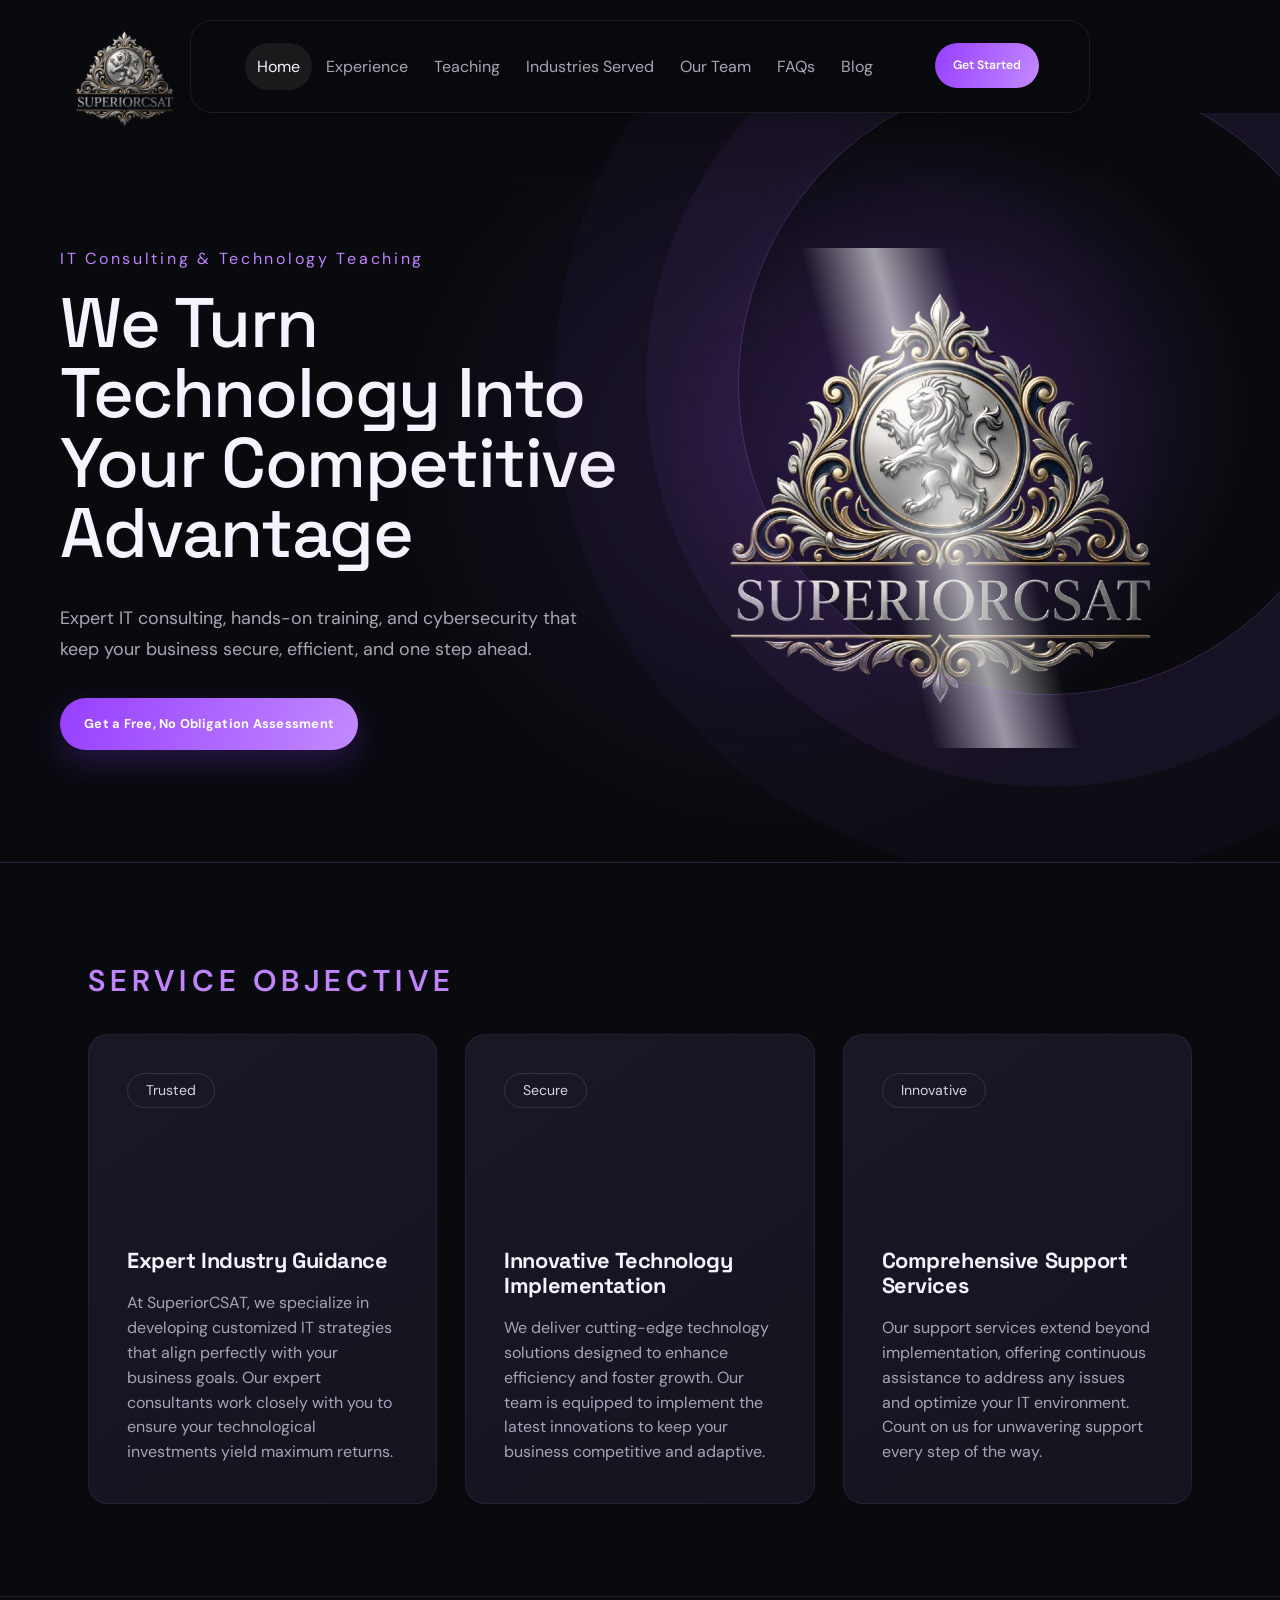
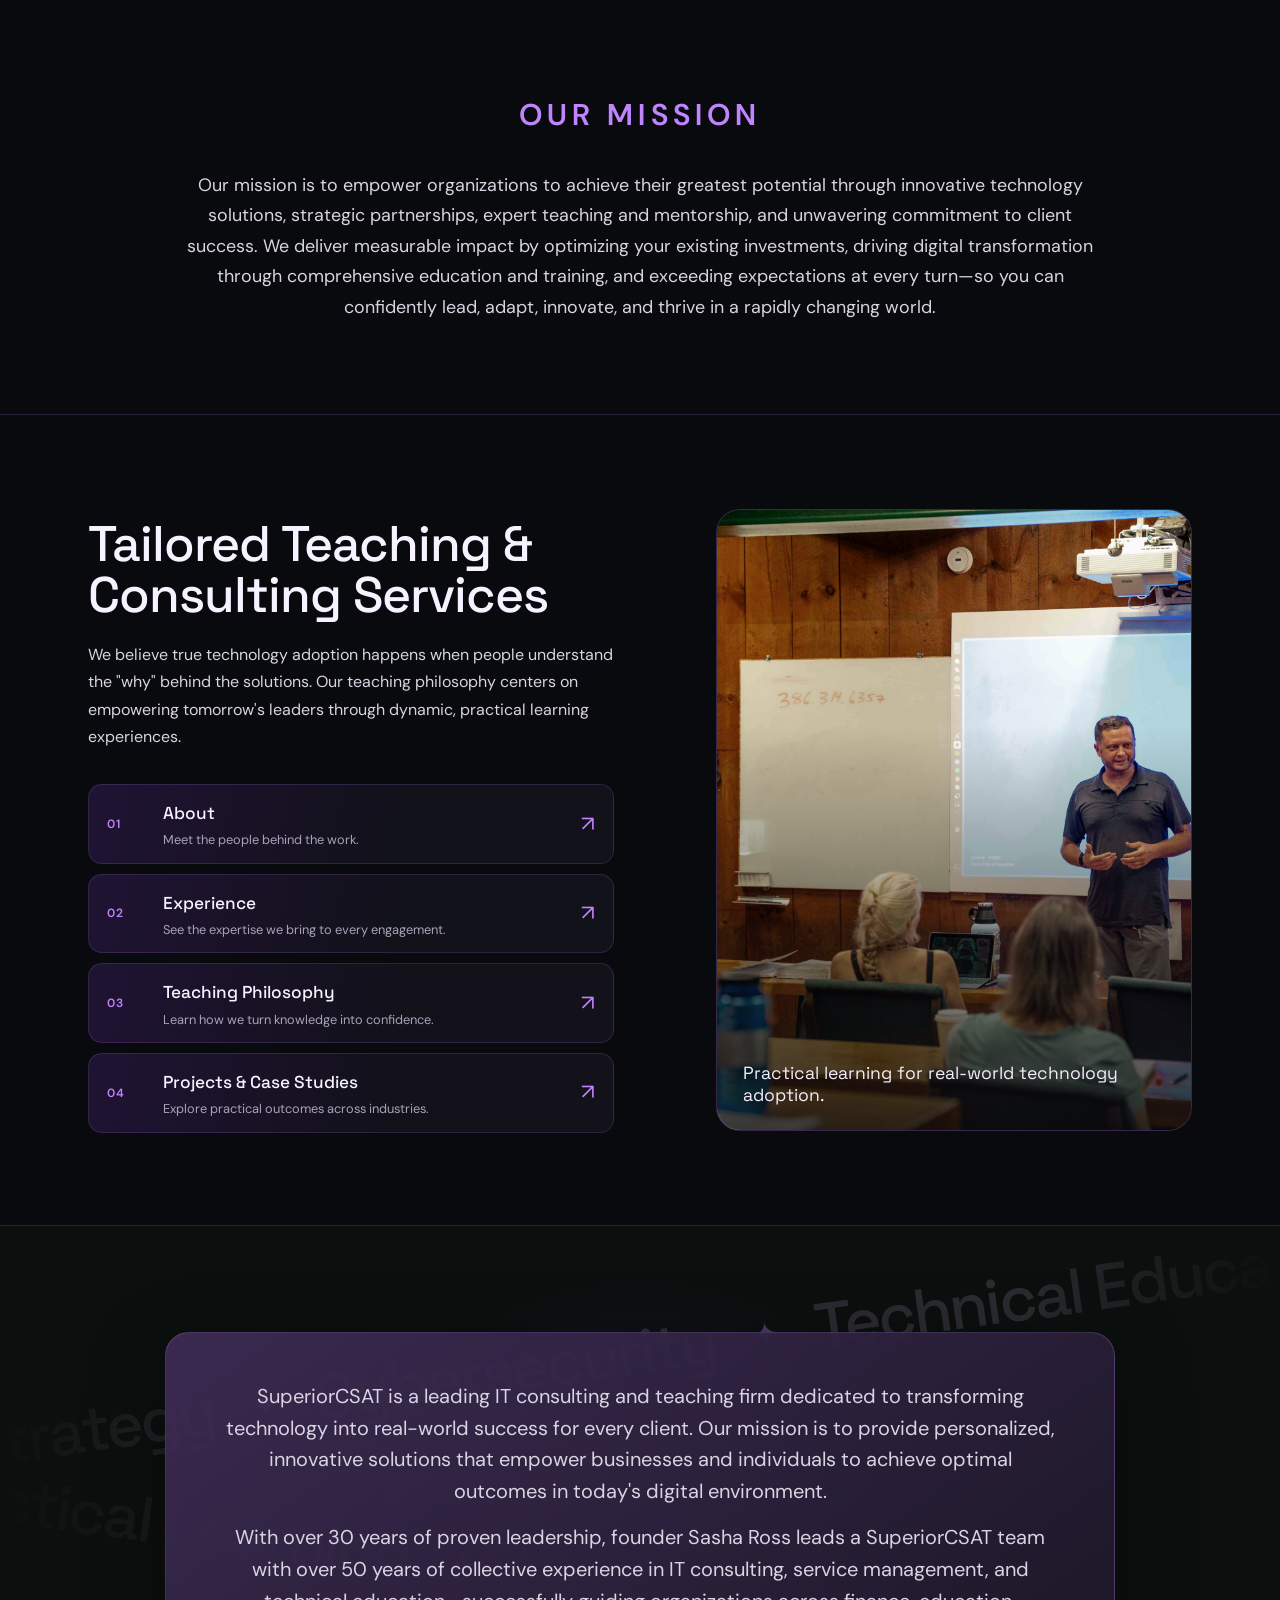
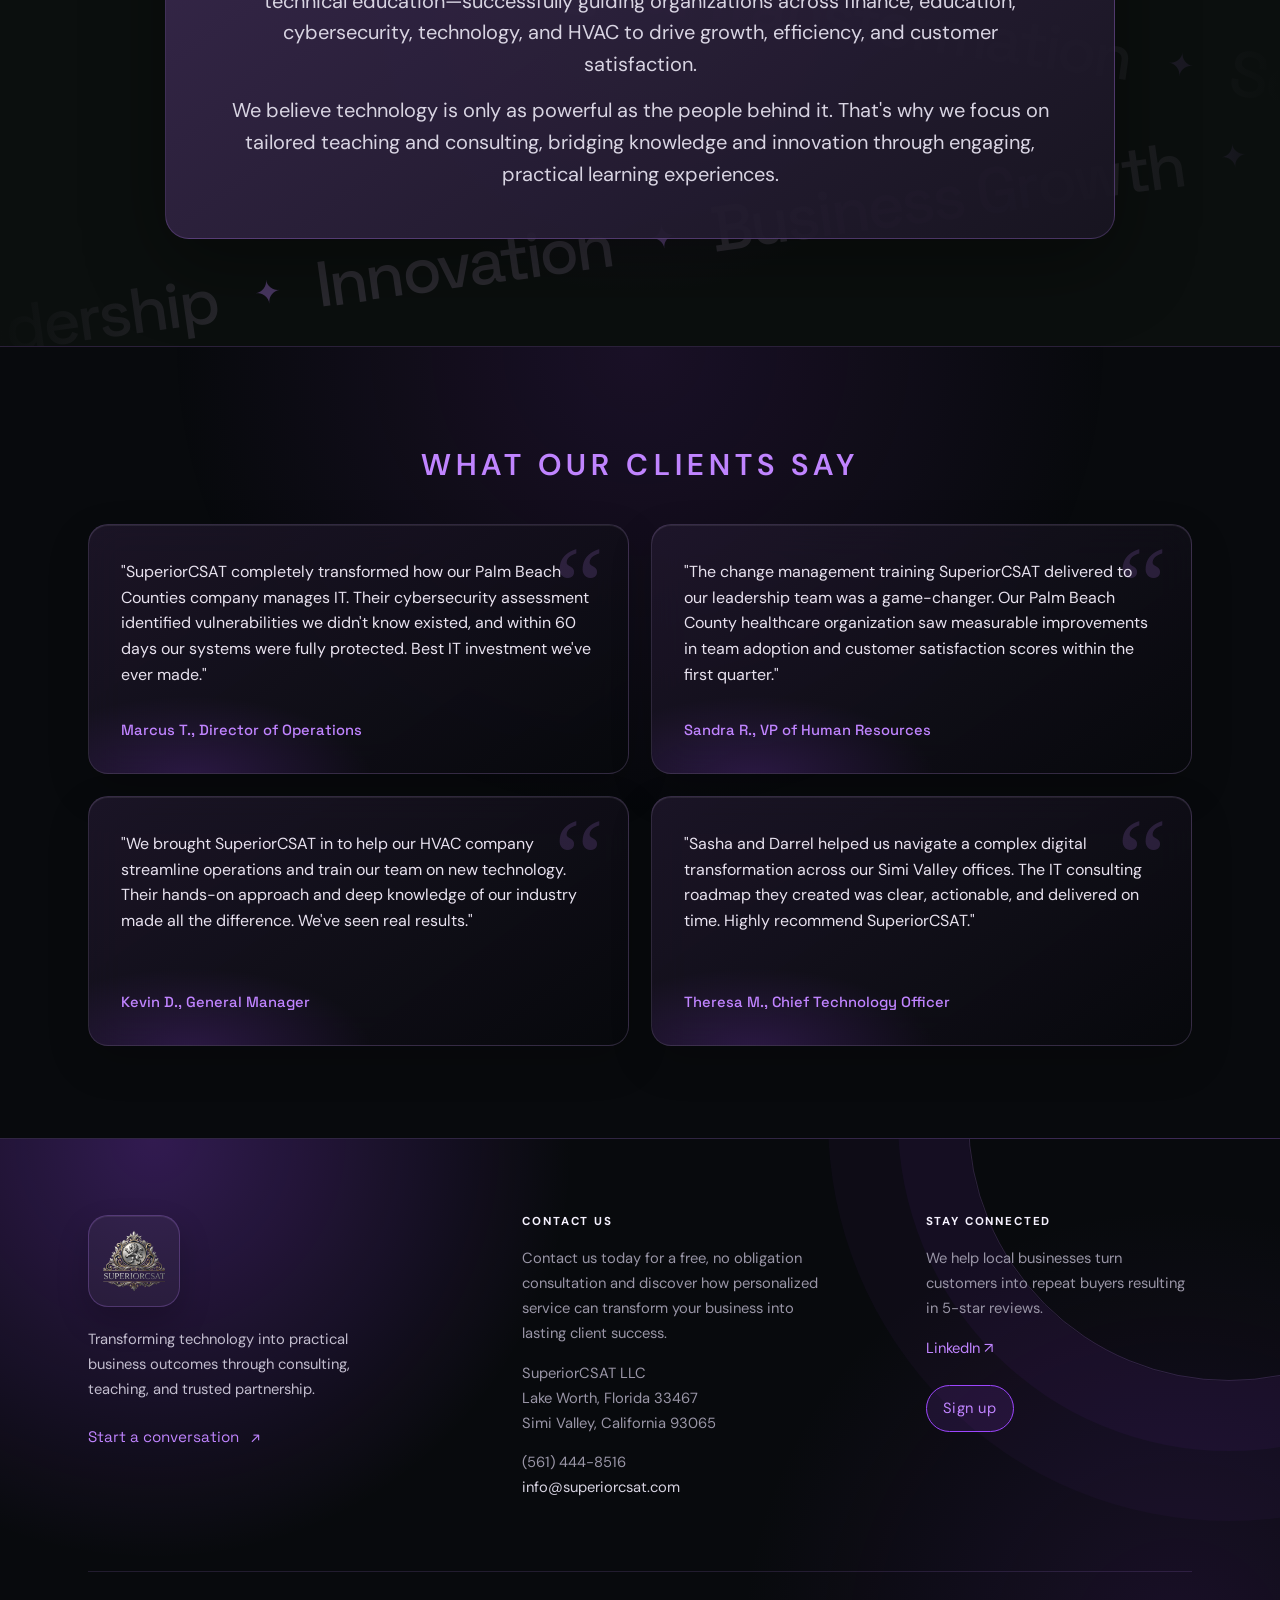
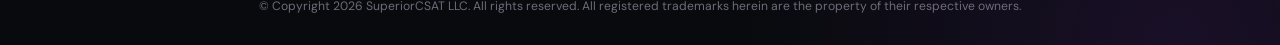
==== commit 4ec01c4f: "Site review fixes: page files" ====
--- a/index.html
+++ b/index.html
@@ -5,6 +5,17 @@
 <meta name="viewport" content="width=device-width, initial-scale=1, viewport-fit=cover">
 <title>SuperiorCSAT | IT Consulting & Teaching — Lake Worth, FL</title>
 <meta name="description" content="Expert IT consulting, technology teaching & cybersecurity education in Lake Worth, FL. SuperiorCSAT helps businesses transform and exceed expectations.">
+<link rel="icon" href="/favicon.ico" sizes="any">
+<link rel="apple-touch-icon" href="/assets/apple-touch-icon.png">
+<meta property="og:type" content="website">
+<meta property="og:site_name" content="SuperiorCSAT">
+<meta property="og:title" content="SuperiorCSAT | IT Consulting &amp; Teaching — Lake Worth, FL">
+<meta property="og:description" content="Expert IT consulting, technology teaching &amp; cybersecurity education in Lake Worth, FL. SuperiorCSAT helps businesses transform and exceed expectations.">
+<meta property="og:url" content="https://superiorcsat.com/">
+<meta property="og:image" content="https://superiorcsat.com/assets/og-image.jpg">
+<meta property="og:image:width" content="1200">
+<meta property="og:image:height" content="630">
+<meta name="twitter:card" content="summary_large_image">
 <link rel="preconnect" href="https://fonts.googleapis.com">
 <link href="https://fonts.googleapis.com/css2?family=DM+Sans:wght@400;500;600;700&family=Space+Grotesk:wght@400;500;600;700&display=swap" rel="stylesheet">
 <link rel="stylesheet" href="assets/styles.css">
--- a/assets/styles.css
+++ b/assets/styles.css
@@ -690,7 +690,7 @@
   line-height: 1.2;
 }
 .service-objective-copy { position: relative; z-index: 1; }
-.service-objective-copy h3 { margin-bottom: 18px; font-size: clamp(1.8rem, 2.6vw, 2.35rem); line-height: 1.08; }
+.service-objective-copy h3 { margin-bottom: 18px; font-size: clamp(1.35rem, 1.7vw, 1.75rem); line-height: 1.15; overflow-wrap: break-word; }
 .service-objective-copy p { max-width: 31rem; margin: 0; color: #a8a3b8; font-size: 1rem; line-height: 1.55; }
 .tailored-services {
   display: grid;
@@ -1474,4 +1474,4 @@
   .banner-text {
     text-align: center;
   }
-}+}
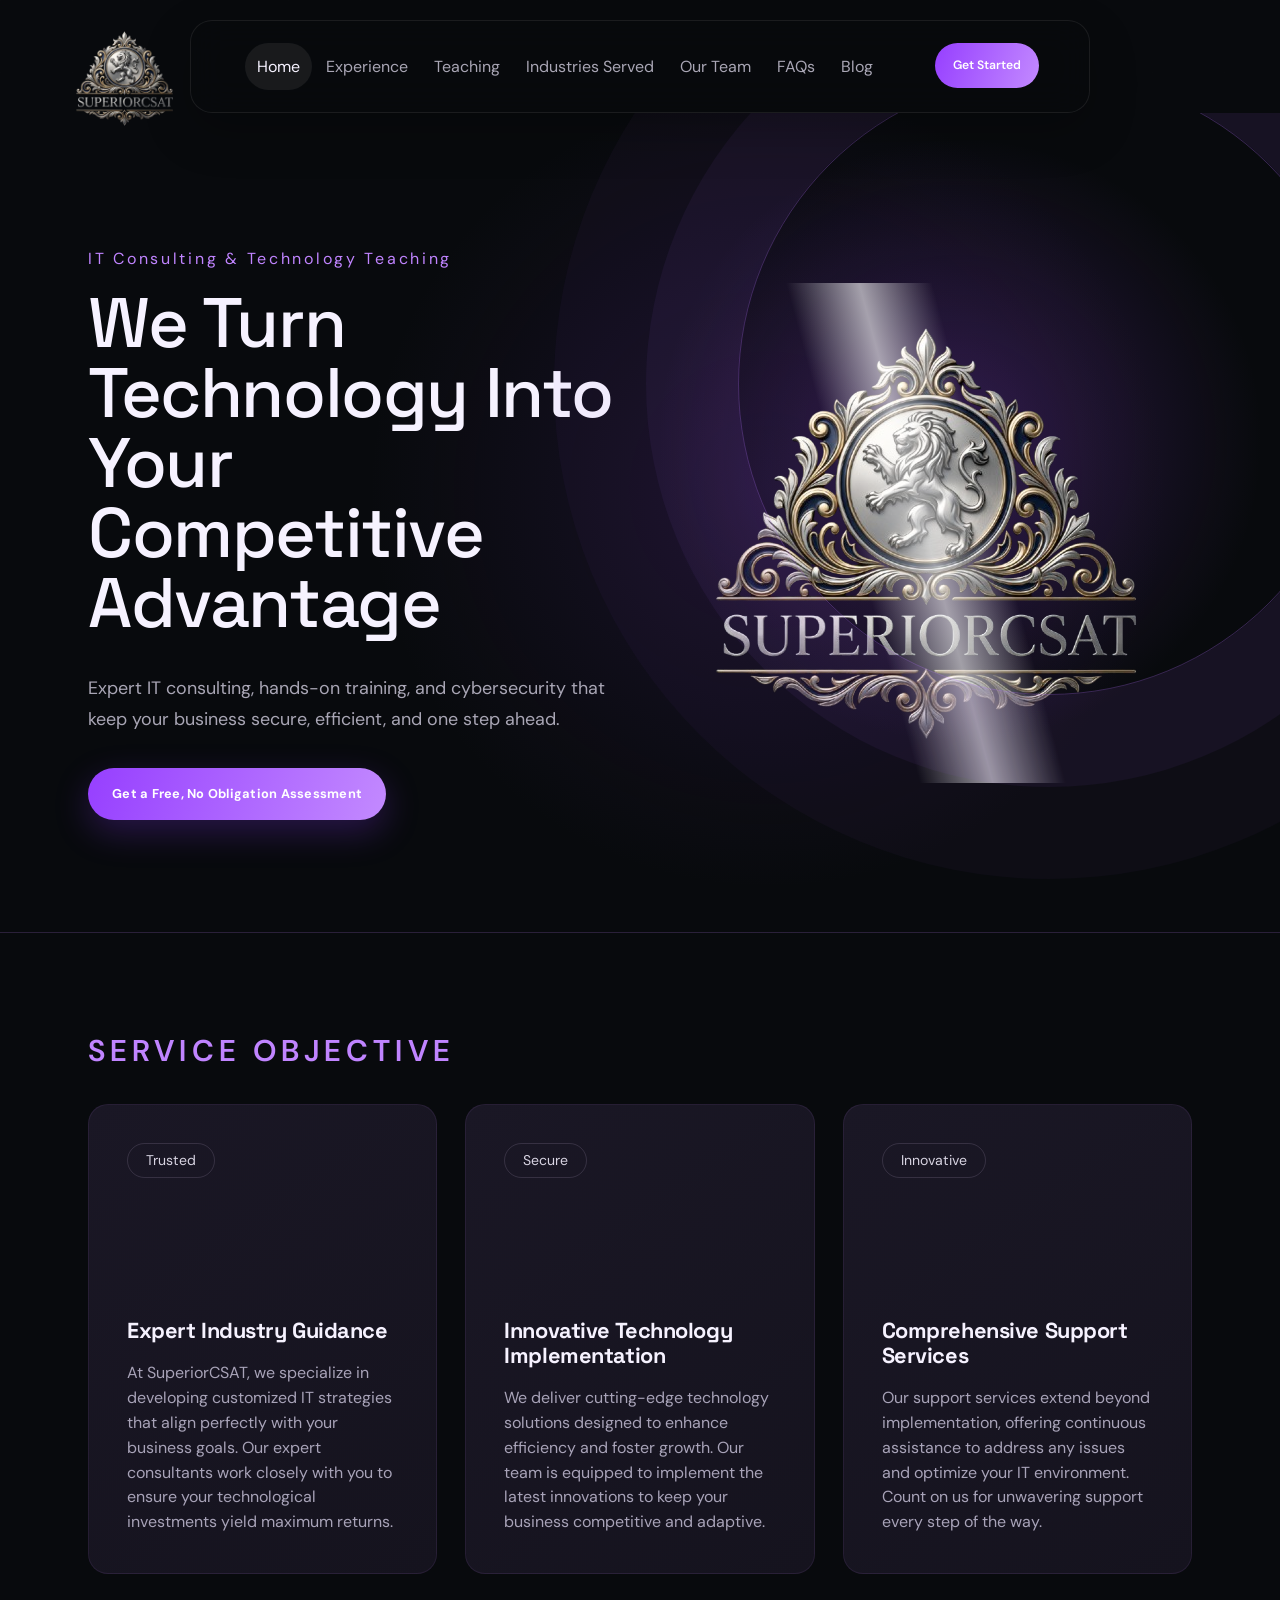
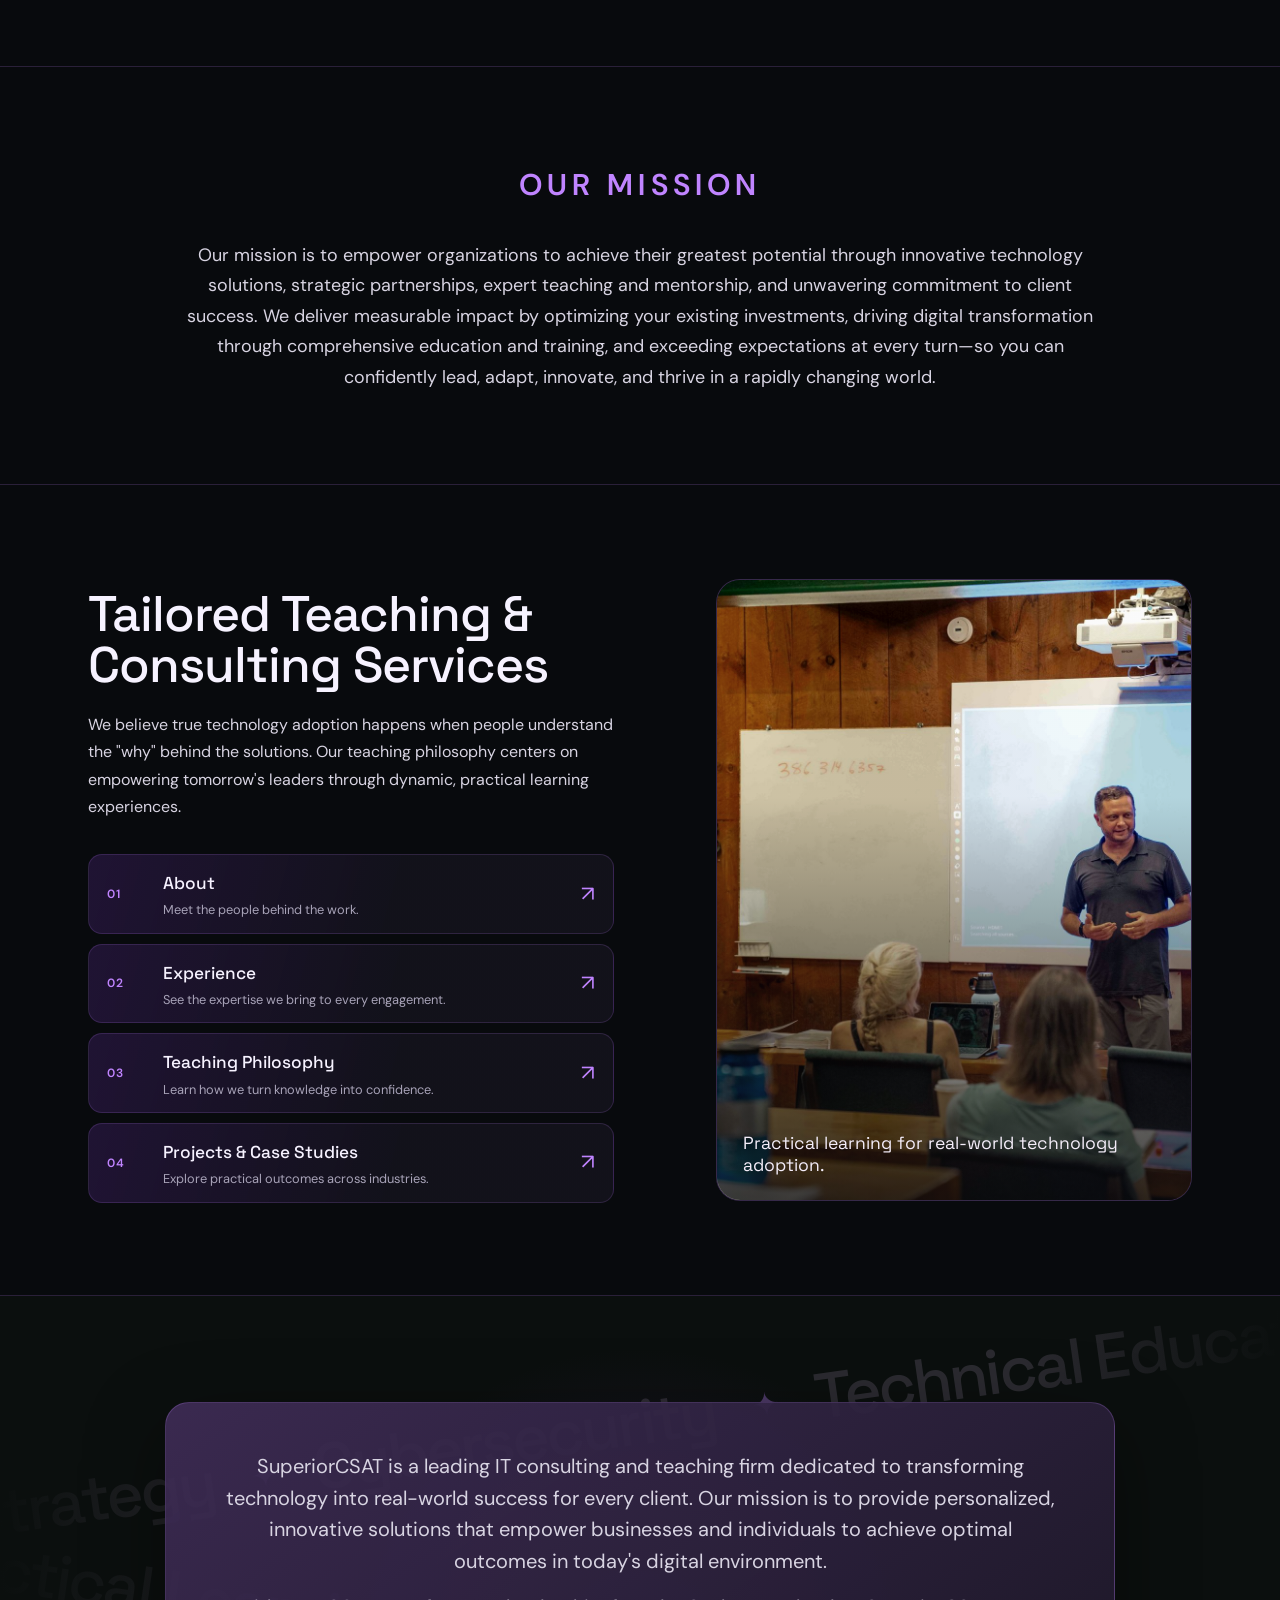
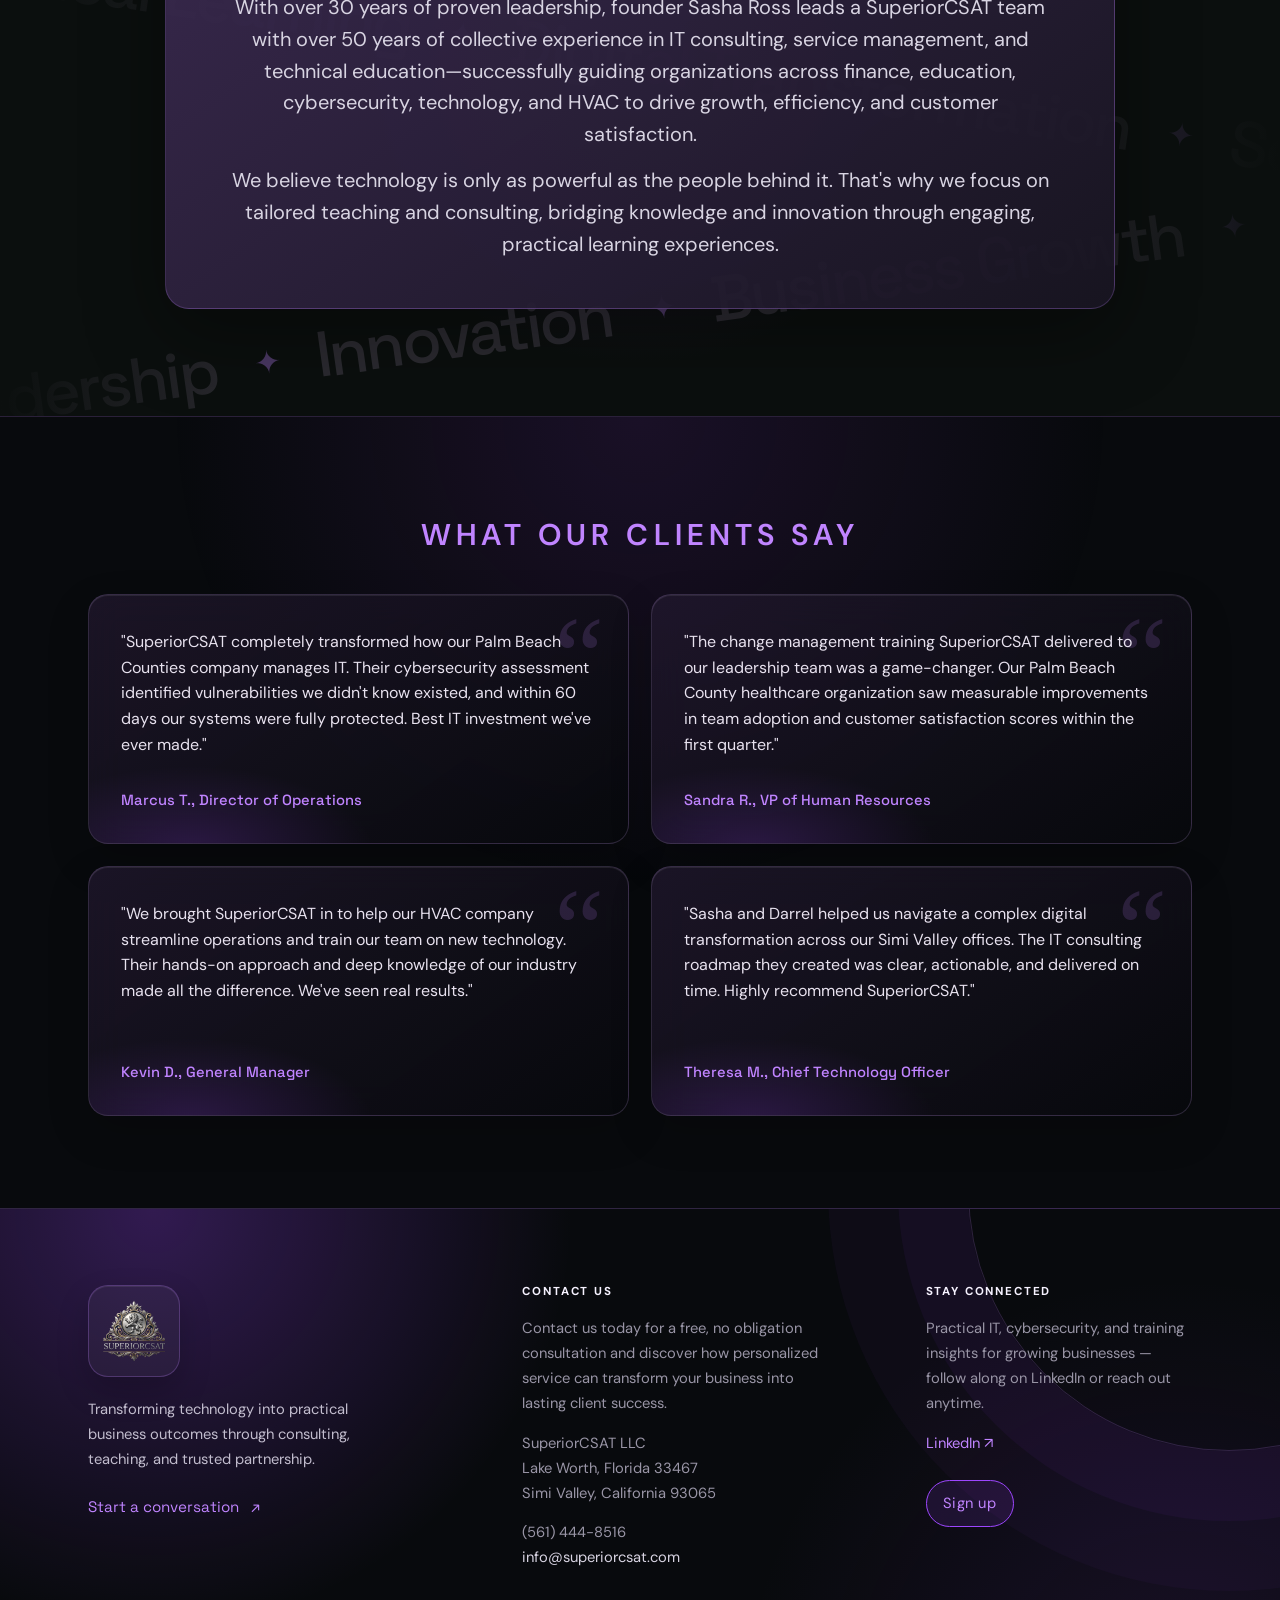
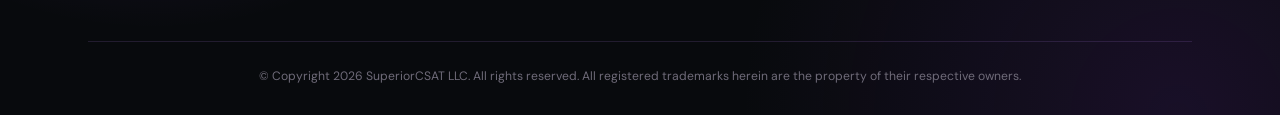
==== commit 5302504f: "Update footer Stay Connected text" ====
--- a/index.html
+++ b/index.html
@@ -201,7 +201,7 @@
       </div>
       <div class="footer-connect">
         <h4>Stay Connected</h4>
-        <p>We help local businesses turn customers into repeat buyers resulting in 5-star reviews.</p>
+        <p>Practical IT, cybersecurity, and training insights for growing businesses — follow along on LinkedIn or reach out anytime.</p>
         <p><a href="https://www.linkedin.com/in/sashaaross/" target="_blank" rel="noopener">LinkedIn <span aria-hidden="true">↗</span></a></p>
         <div class="footer-form">
           <a class="pill-btn gold" type="button" href="mailto:info@superiorcsat.com">Sign up</a>
--- a/assets/styles.css
+++ b/assets/styles.css
@@ -801,7 +801,7 @@
 @media (max-width: 560px) {
   .wrap { padding-left: 20px; padding-right: 20px; }
   nav.main-nav a { display: none; }
-  .hero-plain h1 { font-size: clamp(3rem, 16vw, 4.7rem); }
+  .hero-plain h1 { font-size: clamp(2.25rem, 10vw, 2.75rem); }
   .hero-plain { padding-top: 100px; }
   .hero-plain::after { width: 430px; height: 430px; right: -245px; }
   .service-objectives-grid { grid-template-columns: 1fr; gap: 18px; }
@@ -1369,6 +1369,8 @@
 .banner-layout {
   max-width: var(--maxw);
   margin: 0 auto;
+  padding-left: 28px;
+  padding-right: 28px;
   display: grid;
   grid-template-columns: 1fr 1fr;
   align-items: center;
@@ -1470,6 +1472,8 @@
 @media (max-width: 768px) {
   .banner-layout {
     grid-template-columns: 1fr;
+    padding-left: 20px;
+    padding-right: 20px;
   }
   .banner-text {
     text-align: center;
